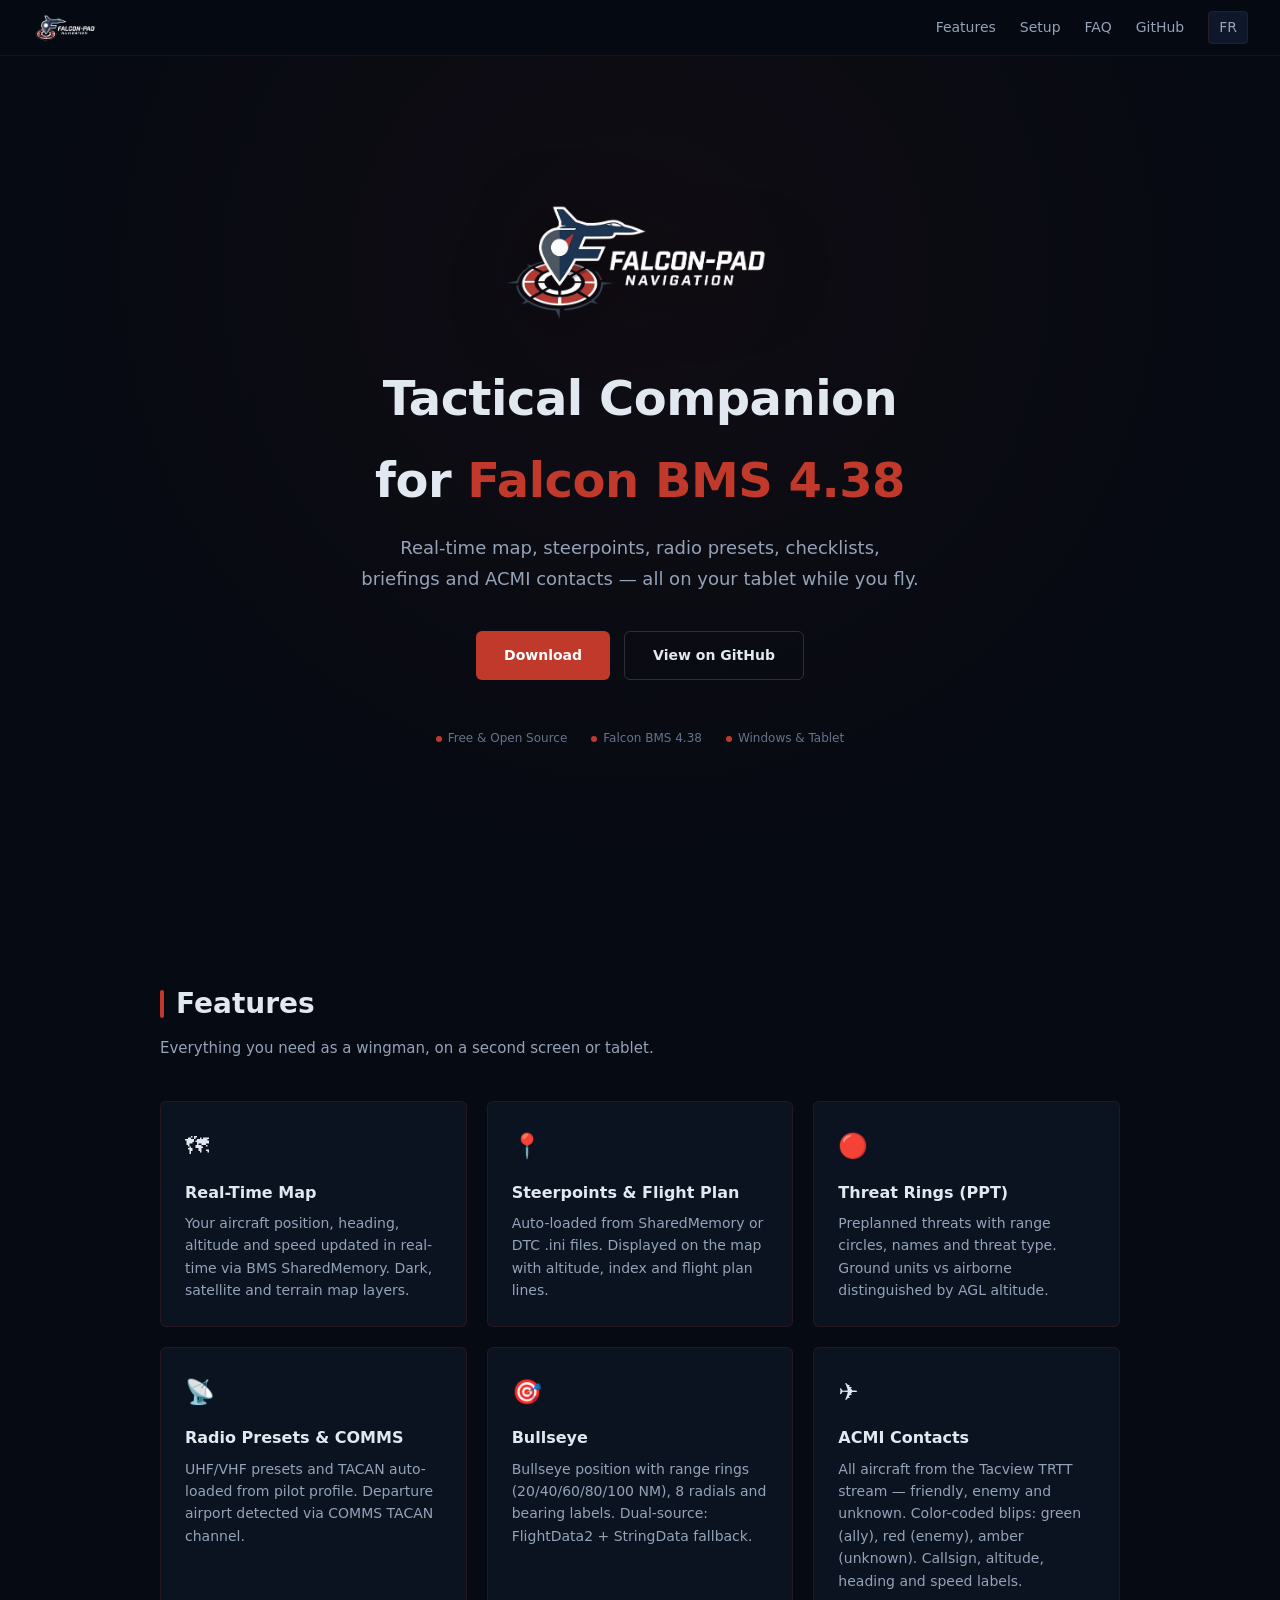
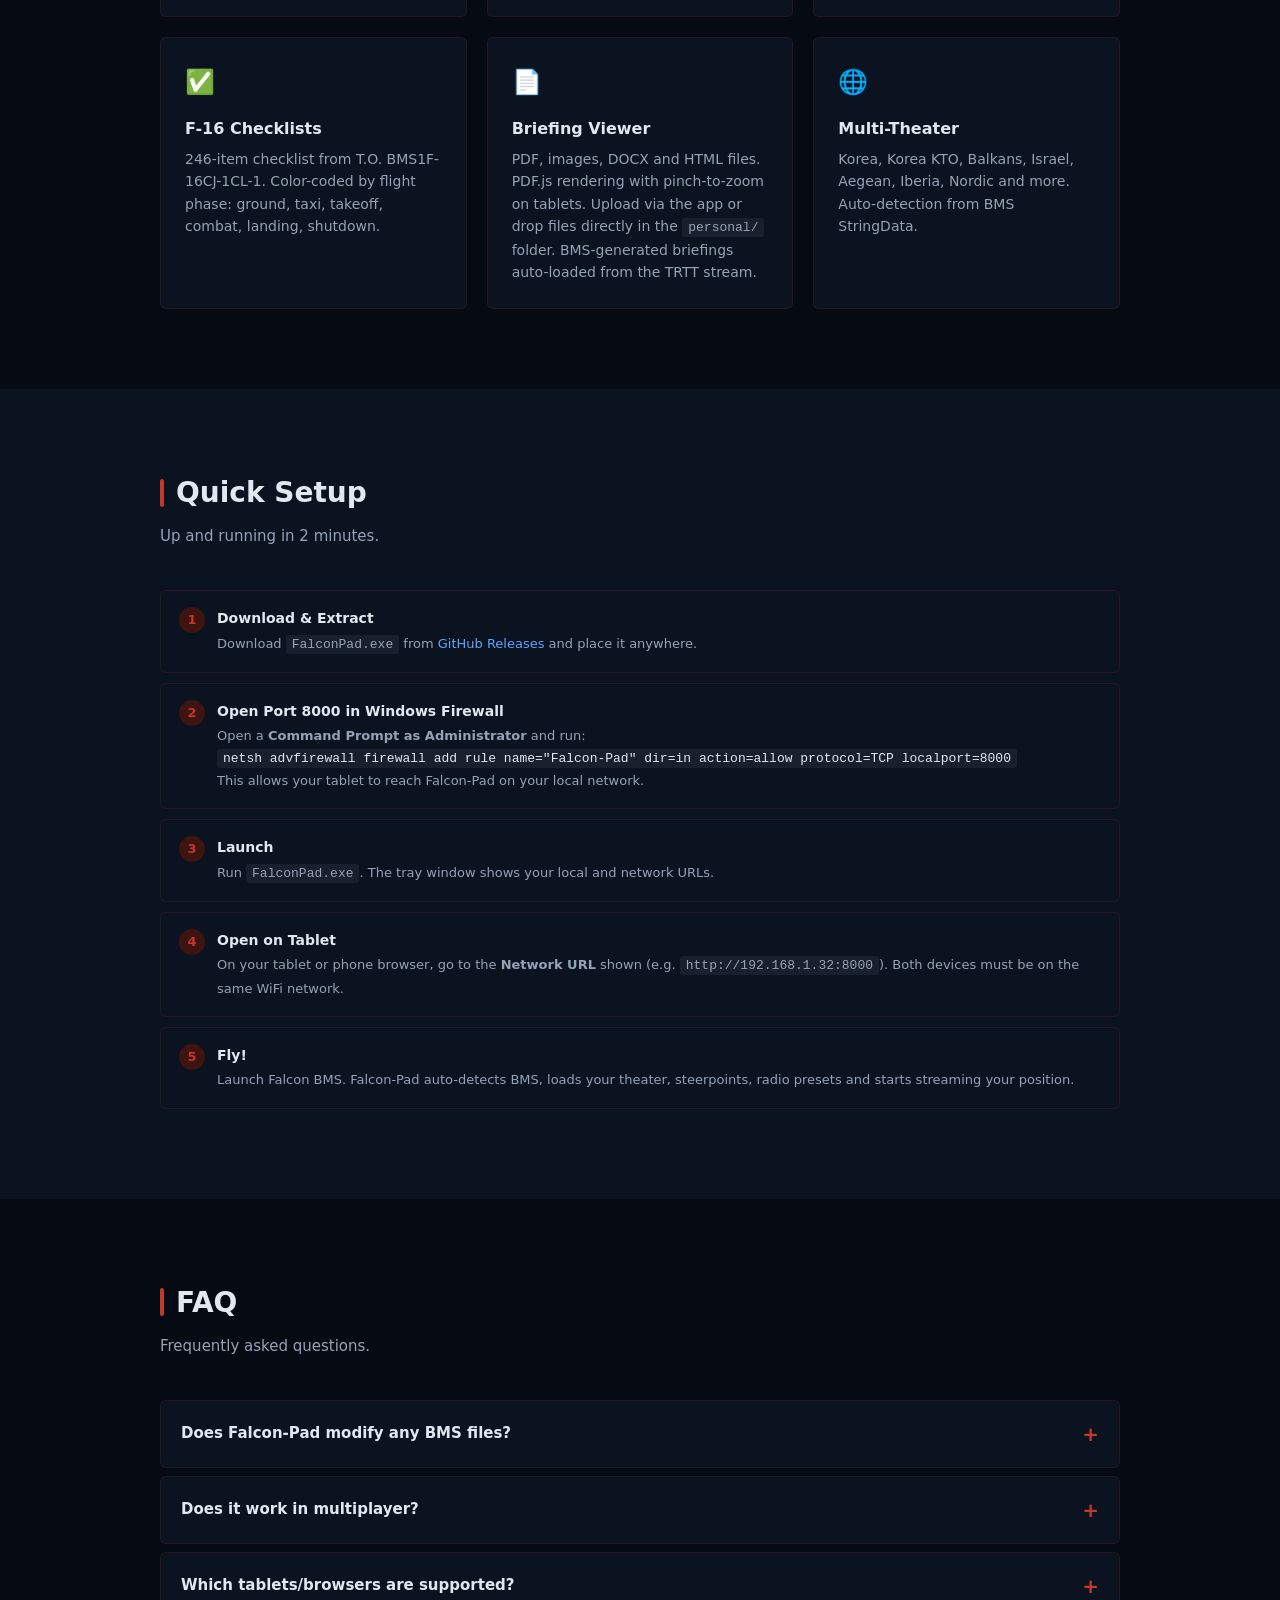
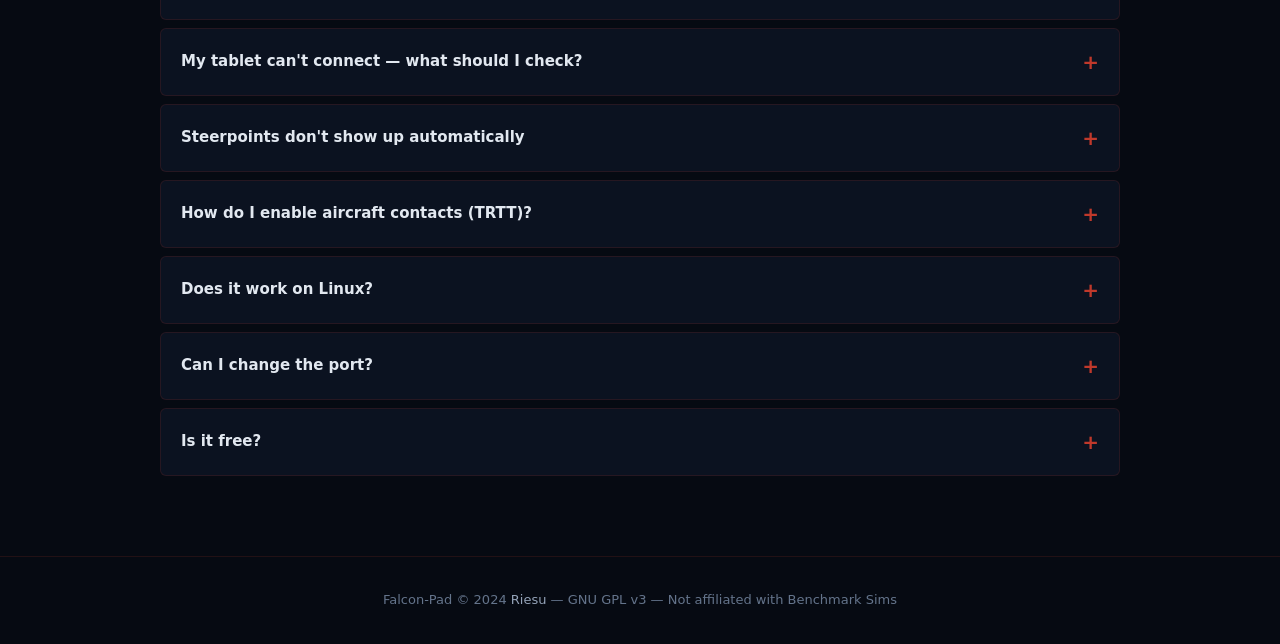
==== website/index.html @ 0d1cd1d6 "corrections" ====
<!DOCTYPE html>
<html lang="en">
<head>
  <meta charset="UTF-8">
  <meta name="viewport" content="width=device-width,initial-scale=1">
  <meta name="description" content="Falcon-Pad — Real-time tactical companion for Falcon BMS 4.38. Map, steerpoints, radio presets, checklists and more on your tablet.">
  <title>Falcon-Pad — Tactical Companion for Falcon BMS</title>
  <link rel="stylesheet" href="css/style.css">
  <link rel="icon" href="../frontend/images/favicon.ico">
</head>
<body>

<!-- NAV -->
<nav>
  <div class="nav-logo">
    <img src="../frontend/images/logo.png" alt="Falcon-Pad">
  </div>
  <div class="nav-links">
    <a href="#features">Features</a>
    <a href="#setup">Setup</a>
    <a href="#faq">FAQ</a>
    <a href="https://github.com/riesu/falcon-pad" target="_blank">GitHub</a>
    <a href="fr.html" class="nav-lang">FR</a>
  </div>
</nav>

<!-- HERO -->
<section class="hero">
  <img src="../frontend/images/logo.png" alt="Falcon-Pad" class="hero-logo">
  <h1>Tactical Companion<br>for <span>Falcon BMS 4.38</span></h1>
  <p>Real-time map, steerpoints, radio presets, checklists, briefings and ACMI contacts — all on your tablet while you fly.</p>
  <div class="hero-btns">
    <a href="https://github.com/riesu/falcon-pad/releases" class="btn btn-primary">Download</a>
    <a href="https://github.com/riesu/falcon-pad" class="btn btn-secondary">View on GitHub</a>
  </div>
  <div class="hero-tag">
    <span>Free &amp; Open Source</span>
    <span>Falcon BMS 4.38</span>
    <span>Windows &amp; Tablet</span>
  </div>
</section>

<!-- FEATURES -->
<section id="features">
  <div class="container">
    <div class="section-title">Features</div>
    <p class="section-sub">Everything you need as a wingman, on a second screen or tablet.</p>
    <div class="features">
      <div class="feature">
        <div class="feature-icon">&#x1f5fa;</div>
        <h3>Real-Time Map</h3>
        <p>Your aircraft position, heading, altitude and speed updated in real-time via BMS SharedMemory. Dark, satellite and terrain map layers.</p>
      </div>
      <div class="feature">
        <div class="feature-icon">&#x1f4cd;</div>
        <h3>Steerpoints &amp; Flight Plan</h3>
        <p>Auto-loaded from SharedMemory or DTC .ini files. Displayed on the map with altitude, index and flight plan lines.</p>
      </div>
      <div class="feature">
        <div class="feature-icon">&#x1f534;</div>
        <h3>Threat Rings (PPT)</h3>
        <p>Preplanned threats with range circles, names and threat type. Ground units vs airborne distinguished by AGL altitude.</p>
      </div>
      <div class="feature">
        <div class="feature-icon">&#x1f4e1;</div>
        <h3>Radio Presets &amp; COMMS</h3>
        <p>UHF/VHF presets and TACAN auto-loaded from pilot profile. Departure airport detected via COMMS TACAN channel.</p>
      </div>
      <div class="feature">
        <div class="feature-icon">&#x1f3af;</div>
        <h3>Bullseye</h3>
        <p>Bullseye position with range rings (20/40/60/80/100 NM), 8 radials and bearing labels. Dual-source: FlightData2 + StringData fallback.</p>
      </div>
      <div class="feature">
        <div class="feature-icon">&#x2708;</div>
        <h3>ACMI Contacts</h3>
        <p>All aircraft from the Tacview TRTT stream — friendly, enemy and unknown. Color-coded blips: green (ally), red (enemy), amber (unknown). Callsign, altitude, heading and speed labels.</p>
      </div>
      <div class="feature">
        <div class="feature-icon">&#x2705;</div>
        <h3>F-16 Checklists</h3>
        <p>246-item checklist from T.O. BMS1F-16CJ-1CL-1. Color-coded by flight phase: ground, taxi, takeoff, combat, landing, shutdown.</p>
      </div>
      <div class="feature">
        <div class="feature-icon">&#x1f4c4;</div>
        <h3>Briefing Viewer</h3>
        <p>PDF, images, DOCX and HTML files. PDF.js rendering with pinch-to-zoom on tablets. Upload via the app or drop files directly in the <code>personal/</code> folder. BMS-generated briefings auto-loaded from the TRTT stream.</p>
      </div>
      <div class="feature">
        <div class="feature-icon">&#x1f310;</div>
        <h3>Multi-Theater</h3>
        <p>Korea, Korea KTO, Balkans, Israel, Aegean, Iberia, Nordic and more. Auto-detection from BMS StringData.</p>
      </div>
    </div>
  </div>
</section>

<!-- SETUP -->
<section id="setup" style="background:var(--bg2)">
  <div class="container">
    <div class="section-title">Quick Setup</div>
    <p class="section-sub">Up and running in 2 minutes.</p>
    <div class="setup-steps">
      <div class="step">
        <h4>Download &amp; Extract</h4>
        <p>Download <code>FalconPad.exe</code> from <a href="https://github.com/riesu/falcon-pad/releases">GitHub Releases</a> and place it anywhere.</p>
      </div>
      <div class="step">
        <h4>Open Port 8000 in Windows Firewall</h4>
        <p>Open a <strong>Command Prompt as Administrator</strong> and run:</p>
        <pre><code>netsh advfirewall firewall add rule name="Falcon-Pad" dir=in action=allow protocol=TCP localport=8000</code></pre>
        <p>This allows your tablet to reach Falcon-Pad on your local network.</p>
      </div>
      <div class="step">
        <h4>Launch</h4>
        <p>Run <code>FalconPad.exe</code>. The tray window shows your local and network URLs.</p>
      </div>
      <div class="step">
        <h4>Open on Tablet</h4>
        <p>On your tablet or phone browser, go to the <strong>Network URL</strong> shown (e.g. <code>http://192.168.1.32:8000</code>). Both devices must be on the same WiFi network.</p>
      </div>
      <div class="step">
        <h4>Fly!</h4>
        <p>Launch Falcon BMS. Falcon-Pad auto-detects BMS, loads your theater, steerpoints, radio presets and starts streaming your position.</p>
      </div>
    </div>
  </div>
</section>

<!-- FAQ -->
<section id="faq">
  <div class="container">
    <div class="section-title">FAQ</div>
    <p class="section-sub">Frequently asked questions.</p>
    <div class="faq-list">
      <div class="faq-item">
        <div class="faq-q">Does Falcon-Pad modify any BMS files?</div>
        <div class="faq-a">No. Falcon-Pad is read-only. It reads BMS SharedMemory and DTC .ini files but never writes to them. Your BMS installation is untouched.</div>
      </div>
      <div class="faq-item">
        <div class="faq-q">Does it work in multiplayer?</div>
        <div class="faq-a">Yes. Falcon-Pad works in both single-player and multiplayer. ACMI contacts show all aircraft visible in the TRTT stream — friendly, enemy and unknown. The stream content is controlled entirely by BMS's deaggregation state, not a fixed range filter.</div>
      </div>
      <div class="faq-item">
        <div class="faq-q">Which tablets/browsers are supported?</div>
        <div class="faq-a">Any device with a modern browser: iPad, Android tablets, phones, or a second PC monitor. Chrome, Safari, Firefox and Edge are all supported. PDF viewing uses PDF.js for full tablet compatibility.</div>
      </div>
      <div class="faq-item">
        <div class="faq-q">My tablet can't connect — what should I check?</div>
        <div class="faq-a">Make sure both your PC and tablet are on the same WiFi network. Open an Administrator Command Prompt and run:<br><br>
        <code>netsh advfirewall firewall add rule name="Falcon-Pad" dir=in action=allow protocol=TCP localport=8000</code><br><br>
        If you changed the port in Settings, replace <code>8000</code> with your port. Also try disabling VPN if active.</div>
      </div>
      <div class="faq-item">
        <div class="faq-q">Steerpoints don't show up automatically</div>
        <div class="faq-a">Falcon-Pad reads steerpoints from BMS SharedMemory when you're in 3D. If BMS is not running, it falls back to scanning your DTC .ini files from the BMS User/Config directory. You can also manually upload a .ini file via the upload button.</div>
      </div>
      <div class="faq-item">
        <div class="faq-q">How do I enable aircraft contacts (TRTT)?</div>
        <div class="faq-a">Add these two lines to your BMS <code>User/Config/Falcon BMS User.cfg</code>:<br><br>
        <code>set g_bTacviewRealTime 1</code><br><br>
        Falcon-Pad connects automatically to port 42674 on startup.</div>
      </div>
      <div class="faq-item">
        <div class="faq-q">Does it work on Linux?</div>
        <div class="faq-a">BMS runs under WINE/Proton on Linux. FalconPad.exe can also run under WINE alongside BMS since it uses the same Windows SharedMemory APIs.</div>
      </div>
      <div class="faq-item">
        <div class="faq-q">Can I change the port?</div>
        <div class="faq-a">Yes. Click the Settings gear icon in the web interface and change the Listen Port. A restart of Falcon-Pad is required for the new port to take effect.</div>
      </div>
      <div class="faq-item">
        <div class="faq-q">Is it free?</div>
        <div class="faq-a">Yes, Falcon-Pad is free and open source under the GNU GPL v3 license. Contributions are welcome on GitHub.</div>
      </div>
    </div>
  </div>
</section>

<!-- FOOTER -->
<footer>
  <p>Falcon-Pad &copy; 2024 <a href="https://www.falcon-charts.com">Riesu</a> &mdash; GNU GPL v3 &mdash; Not affiliated with Benchmark Sims</p>
</footer>

<script>
document.querySelectorAll('.faq-q').forEach(q=>{
  q.addEventListener('click',()=>q.parentElement.classList.toggle('open'));
});
</script>
</body>
</html>
---- website/css/style.css ----
/* ═══════════════════════════════════════════════════════════════
   Falcon-Pad Website — Theme: navy / red / white
   ═══════════════════════════════════════════════════════════════ */

*{margin:0;padding:0;box-sizing:border-box}
:root{
  --bg:#060a12;
  --bg2:#0b1220;
  --bg3:#0f172a;
  --accent:#c0392b;
  --accent-dim:#3d1410;
  --blue:#60a5fa;
  --txt:#e2e8f0;
  --txt-dim:#94a3b8;
  --txt-muted:#64748b;
  --border:rgba(192,57,43,.15);
  --radius:6px;
}
html{scroll-behavior:smooth}
body{
  font-family:'Segoe UI',system-ui,-apple-system,sans-serif;
  background:var(--bg);color:var(--txt);line-height:1.7;
  -webkit-font-smoothing:antialiased;
}
a{color:var(--blue);text-decoration:none;transition:color .2s}
a:hover{color:#93c5fd}

/* ── NAV ───────────────────────────────────────── */
nav{
  position:fixed;top:0;left:0;right:0;z-index:100;
  background:rgba(6,10,18,.92);backdrop-filter:blur(20px);
  border-bottom:1px solid var(--border);
  padding:0 32px;height:56px;
  display:flex;align-items:center;justify-content:space-between;
}
.nav-logo{display:flex;align-items:center;gap:10px;font-weight:700;font-size:16px;color:var(--txt)}
.nav-logo img{height:32px}
.nav-links{display:flex;gap:24px;align-items:center}
.nav-links a{color:var(--txt-dim);font-size:14px;font-weight:500;transition:color .2s}
.nav-links a:hover{color:var(--txt)}
.nav-lang{
  background:var(--bg3);border:1px solid var(--border);border-radius:4px;
  padding:4px 10px;font-size:12px;color:var(--txt-dim);cursor:pointer;
  text-decoration:none;transition:all .2s;
}
.nav-lang:hover{border-color:var(--accent);color:var(--txt)}

/* ── HERO ──────────────────────────────────────── */
.hero{
  min-height:100vh;display:flex;flex-direction:column;
  align-items:center;justify-content:center;text-align:center;
  padding:120px 24px 80px;
  background:radial-gradient(ellipse at 50% 30%,rgba(192,57,43,.06) 0%,transparent 70%);
}
.hero-logo{width:280px;margin-bottom:32px;filter:drop-shadow(0 8px 32px rgba(0,0,0,.5))}
.hero h1{font-size:clamp(28px,5vw,48px);font-weight:800;letter-spacing:-.5px;margin-bottom:12px}
.hero h1 span{color:var(--accent)}
.hero p{font-size:18px;color:var(--txt-dim);max-width:560px;margin-bottom:36px}
.hero-btns{display:flex;gap:14px;flex-wrap:wrap;justify-content:center}
.btn{
  display:inline-flex;align-items:center;gap:8px;
  padding:12px 28px;border-radius:var(--radius);font-weight:600;
  font-size:14px;transition:all .2s;cursor:pointer;border:none;
}
.btn-primary{background:var(--accent);color:#fff}
.btn-primary:hover{background:#e74c3c;color:#fff;transform:translateY(-1px);box-shadow:0 4px 20px rgba(192,57,43,.4)}
.btn-secondary{background:transparent;color:var(--txt);border:1px solid rgba(255,255,255,.15)}
.btn-secondary:hover{border-color:var(--txt-dim);background:rgba(255,255,255,.03)}
.hero-tag{
  margin-top:48px;font-size:12px;color:var(--txt-muted);
  display:flex;gap:24px;flex-wrap:wrap;justify-content:center;
}
.hero-tag span{display:flex;align-items:center;gap:6px}
.hero-tag span::before{content:'';width:6px;height:6px;border-radius:50%;background:var(--accent)}

/* ── SECTIONS ──────────────────────────────────── */
section{padding:80px 24px}
.container{max-width:960px;margin:0 auto}
.section-title{
  font-size:28px;font-weight:700;margin-bottom:8px;
  display:flex;align-items:center;gap:12px;
}
.section-title::before{content:'';width:4px;height:28px;background:var(--accent);border-radius:2px}
.section-sub{color:var(--txt-dim);margin-bottom:40px;font-size:15px}

/* ── FEATURES ──────────────────────────────────── */
.features{display:grid;grid-template-columns:repeat(auto-fit,minmax(280px,1fr));gap:20px}
.feature{
  background:var(--bg2);border:1px solid var(--border);border-radius:var(--radius);
  padding:24px;transition:border-color .2s,transform .2s;
}
.feature:hover{border-color:rgba(192,57,43,.3);transform:translateY(-2px)}
.feature-icon{font-size:24px;margin-bottom:12px}
.feature h3{font-size:16px;font-weight:600;margin-bottom:6px}
.feature p{font-size:14px;color:var(--txt-dim);line-height:1.6}

/* ── SCREENSHOTS ───────────────────────────────── */
.screenshots{display:flex;gap:16px;overflow-x:auto;padding-bottom:16px}
.screenshots img{
  border-radius:var(--radius);border:1px solid var(--border);
  height:300px;object-fit:cover;flex-shrink:0;
}

/* ── FAQ ───────────────────────────────────────── */
.faq-list{display:flex;flex-direction:column;gap:8px}
.faq-item{
  background:var(--bg2);border:1px solid var(--border);border-radius:var(--radius);
  overflow:hidden;
}
.faq-q{
  padding:16px 20px;cursor:pointer;font-weight:600;font-size:15px;
  display:flex;justify-content:space-between;align-items:center;
  transition:background .2s;user-select:none;
}
.faq-q:hover{background:rgba(255,255,255,.02)}
.faq-q::after{content:'+';font-size:20px;color:var(--accent);transition:transform .2s}
.faq-item.open .faq-q::after{transform:rotate(45deg)}
.faq-a{
  max-height:0;overflow:hidden;transition:max-height .3s ease,padding .3s ease;
  padding:0 20px;color:var(--txt-dim);font-size:14px;line-height:1.7;
}
.faq-item.open .faq-a{max-height:300px;padding:0 20px 16px}

/* ── SETUP ─────────────────────────────────────── */
.setup-steps{counter-reset:step}
.step{
  position:relative;padding:16px 20px 16px 56px;
  background:var(--bg2);border:1px solid var(--border);border-radius:var(--radius);
  margin-bottom:10px;
}
.step::before{
  counter-increment:step;content:counter(step);
  position:absolute;left:18px;top:16px;
  width:26px;height:26px;border-radius:50%;
  background:var(--accent-dim);color:var(--accent);
  display:flex;align-items:center;justify-content:center;
  font-size:13px;font-weight:700;
}
.step h4{font-size:14px;font-weight:600;margin-bottom:2px}
.step p{font-size:13px;color:var(--txt-dim)}
code{
  background:rgba(255,255,255,.06);padding:2px 6px;border-radius:3px;
  font-family:Consolas,'Courier New',monospace;font-size:13px;
}

/* ── FOOTER ────────────────────────────────────── */
footer{
  border-top:1px solid var(--border);padding:32px 24px;
  text-align:center;color:var(--txt-muted);font-size:13px;
}
footer a{color:var(--txt-dim)}

/* ── RESPONSIVE ────────────────────────────────── */
@media(max-width:640px){
  nav{padding:0 16px}
  .nav-links{gap:14px}
  .hero{padding:100px 16px 60px}
  .hero-logo{width:200px}
  section{padding:60px 16px}
  .features{grid-template-columns:1fr}
}
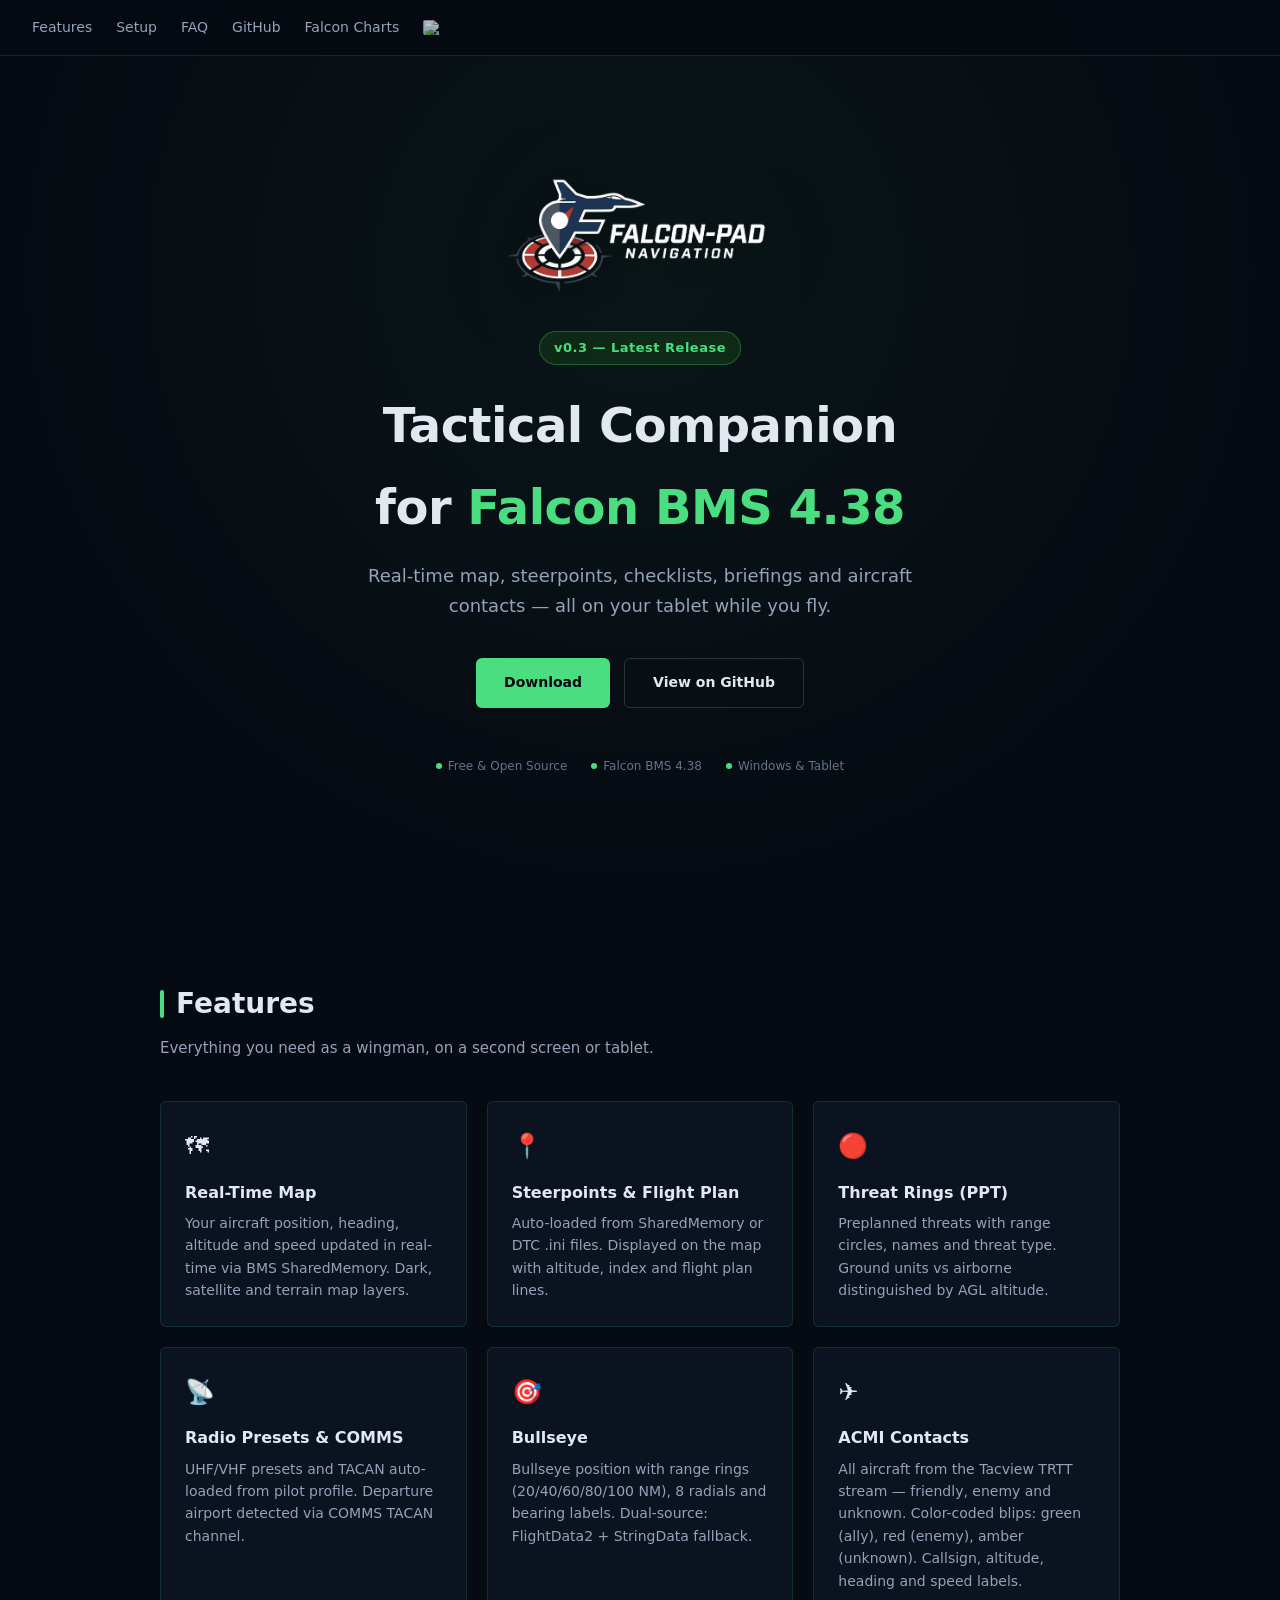
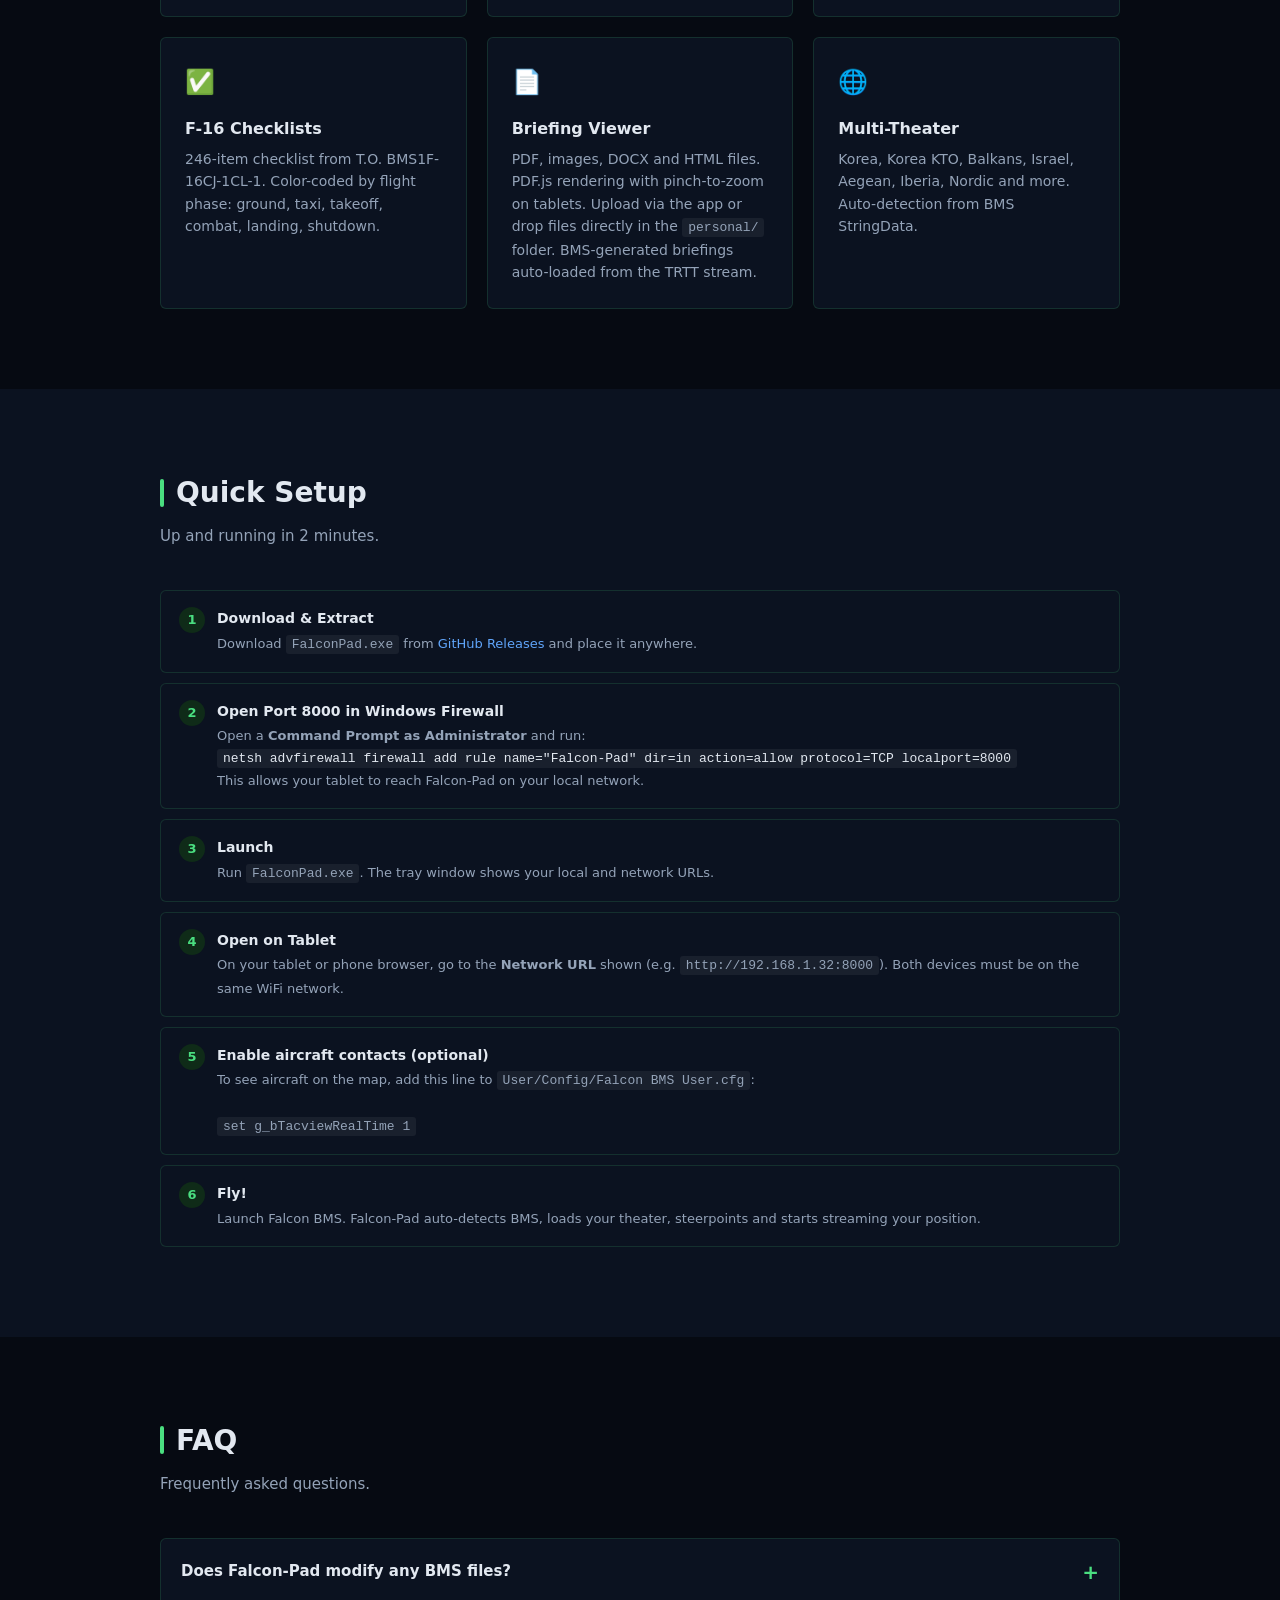
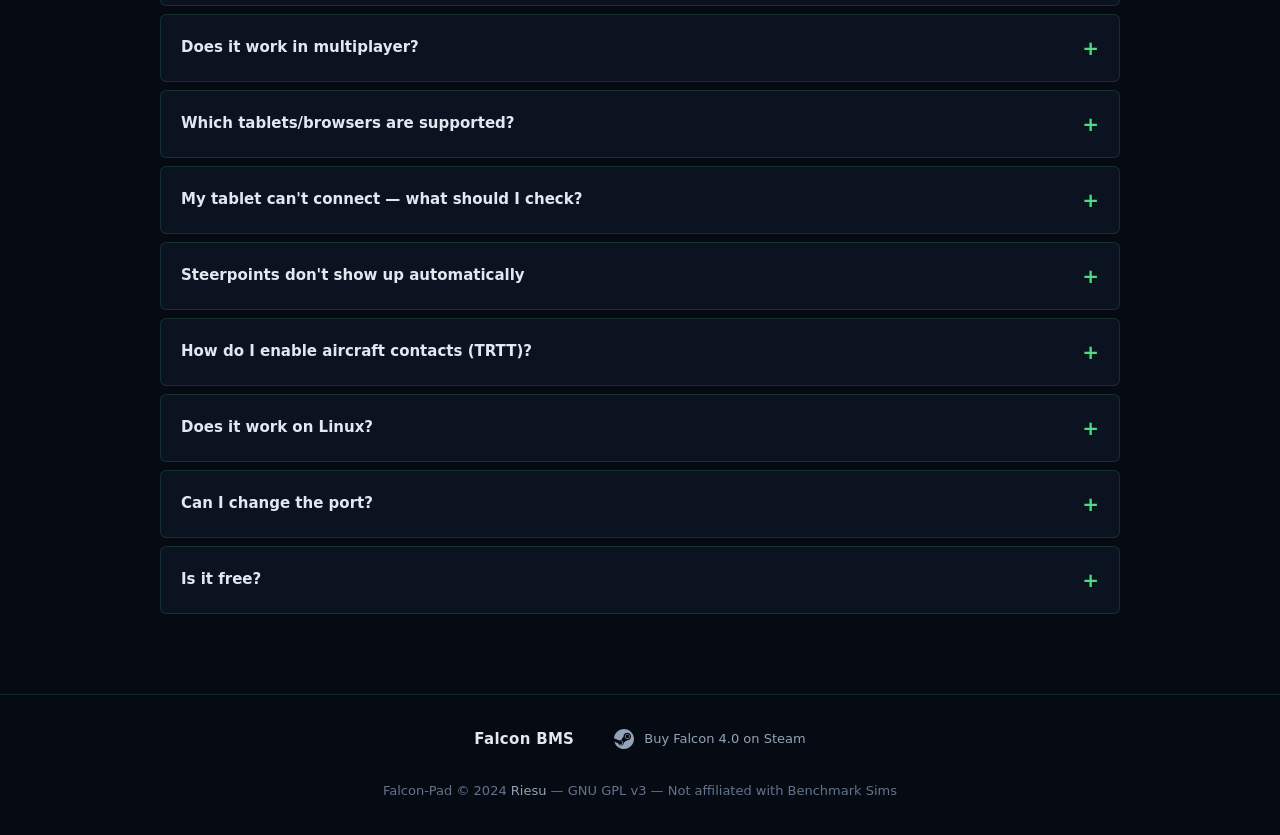
==== commit bb4fd993: "site" ====
--- a/website/index.html
+++ b/website/index.html
@@ -6,29 +6,28 @@
   <meta name="description" content="Falcon-Pad — Real-time tactical companion for Falcon BMS 4.38. Map, steerpoints, radio presets, checklists and more on your tablet.">
   <title>Falcon-Pad — Tactical Companion for Falcon BMS</title>
   <link rel="stylesheet" href="css/style.css">
-  <link rel="icon" href="../frontend/images/favicon.ico">
+  <link rel="icon" href="favicon.ico">
 </head>
 <body>
 
 <!-- NAV -->
 <nav>
-  <div class="nav-logo">
-    <img src="../frontend/images/logo.png" alt="Falcon-Pad">
-  </div>
   <div class="nav-links">
     <a href="#features">Features</a>
     <a href="#setup">Setup</a>
     <a href="#faq">FAQ</a>
     <a href="https://github.com/riesu/falcon-pad" target="_blank">GitHub</a>
-    <a href="fr.html" class="nav-lang">FR</a>
+    <a href="https://www.falcon-charts.com" target="_blank">Falcon Charts</a>
+    <a href="fr.html" class="nav-lang"><img src="https://flagcdn.com/20x15/fr.png" alt="FR" width="20" height="15"></a>
   </div>
 </nav>
 
 <!-- HERO -->
 <section class="hero">
-  <img src="../frontend/images/logo.png" alt="Falcon-Pad" class="hero-logo">
+  <img src="logo.png" alt="Falcon-Pad" class="hero-logo">
+  <div class="hero-version">v0.3 — Latest Release</div>
   <h1>Tactical Companion<br>for <span>Falcon BMS 4.38</span></h1>
-  <p>Real-time map, steerpoints, radio presets, checklists, briefings and ACMI contacts — all on your tablet while you fly.</p>
+  <p>Real-time map, steerpoints, checklists, briefings and aircraft contacts — all on your tablet while you fly.</p>
   <div class="hero-btns">
     <a href="https://github.com/riesu/falcon-pad/releases" class="btn btn-primary">Download</a>
     <a href="https://github.com/riesu/falcon-pad" class="btn btn-secondary">View on GitHub</a>
@@ -120,8 +119,13 @@
         <p>On your tablet or phone browser, go to the <strong>Network URL</strong> shown (e.g. <code>http://192.168.1.32:8000</code>). Both devices must be on the same WiFi network.</p>
       </div>
       <div class="step">
+        <h4>Enable aircraft contacts (optional)</h4>
+        <p>To see aircraft on the map, add this line to <code>User/Config/Falcon BMS User.cfg</code>:<br><br>
+        <code>set g_bTacviewRealTime 1</code></p>
+      </div>
+      <div class="step">
         <h4>Fly!</h4>
-        <p>Launch Falcon BMS. Falcon-Pad auto-detects BMS, loads your theater, steerpoints, radio presets and starts streaming your position.</p>
+        <p>Launch Falcon BMS. Falcon-Pad auto-detects BMS, loads your theater, steerpoints and starts streaming your position.</p>
       </div>
     </div>
   </div>
@@ -139,7 +143,7 @@
       </div>
       <div class="faq-item">
         <div class="faq-q">Does it work in multiplayer?</div>
-        <div class="faq-a">Yes. Falcon-Pad works in both single-player and multiplayer. ACMI contacts show all aircraft visible in the TRTT stream — friendly, enemy and unknown. The stream content is controlled entirely by BMS's deaggregation state, not a fixed range filter.</div>
+        <div class="faq-a">Yes. Falcon-Pad works in both single-player and multiplayer. Aircraft contacts show all aircraft visible in the TRTT stream — friendly, enemy and unknown.</div>
       </div>
       <div class="faq-item">
         <div class="faq-q">Which tablets/browsers are supported?</div>
@@ -147,7 +151,7 @@
       </div>
       <div class="faq-item">
         <div class="faq-q">My tablet can't connect — what should I check?</div>
-        <div class="faq-a">Make sure both your PC and tablet are on the same WiFi network. Open an Administrator Command Prompt and run:<br><br>
+        <div class="faq-a">Make sure both your PC and tablet are on the same network. Open an Administrator Command Prompt and run:<br><br>
         <code>netsh advfirewall firewall add rule name="Falcon-Pad" dir=in action=allow protocol=TCP localport=8000</code><br><br>
         If you changed the port in Settings, replace <code>8000</code> with your port. Also try disabling VPN if active.</div>
       </div>
@@ -157,7 +161,7 @@
       </div>
       <div class="faq-item">
         <div class="faq-q">How do I enable aircraft contacts (TRTT)?</div>
-        <div class="faq-a">Add these two lines to your BMS <code>User/Config/Falcon BMS User.cfg</code>:<br><br>
+        <div class="faq-a">Add this line to your BMS <code>User/Config/Falcon BMS User.cfg</code>:<br><br>
         <code>set g_bTacviewRealTime 1</code><br><br>
         Falcon-Pad connects automatically to port 42674 on startup.</div>
       </div>
@@ -179,6 +183,13 @@
 
 <!-- FOOTER -->
 <footer>
+  <div class="footer-partners">
+<a href="https://www.falcon-bms.com/" target="_blank" class="partner-link partner-text">Falcon BMS</a>
+    <a href="https://store.steampowered.com/app/429530/Falcon_40" target="_blank" class="partner-link partner-steam">
+      <svg width="20" height="20" viewBox="0 0 24 24" fill="currentColor"><path d="M11.979 0C5.678 0 .511 4.86.022 11.037l6.432 2.658c.545-.371 1.203-.59 1.912-.59.063 0 .125.004.188.006l2.861-4.142V8.91c0-2.495 2.028-4.524 4.524-4.524 2.494 0 4.524 2.031 4.524 4.527s-2.03 4.525-4.524 4.525h-.105l-4.076 2.911c0 .052.004.105.004.159 0 1.875-1.515 3.396-3.39 3.396-1.635 0-3.016-1.173-3.331-2.727L.436 15.27C1.862 20.307 6.486 24 11.979 24c6.627 0 11.999-5.373 11.999-12S18.605 0 11.979 0zM7.54 18.21l-1.473-.61c.262.543.714.999 1.314 1.25 1.297.539 2.793-.076 3.332-1.375.263-.63.264-1.319.005-1.949s-.75-1.121-1.377-1.383c-.624-.26-1.29-.249-1.878-.03l1.523.63c.956.4 1.409 1.492 1.009 2.447-.397.957-1.494 1.411-2.455 1.02zm11.415-9.303c0-1.662-1.353-3.015-3.015-3.015-1.665 0-3.015 1.353-3.015 3.015 0 1.665 1.35 3.015 3.015 3.015 1.663 0 3.015-1.35 3.015-3.015zm-5.273-.005c0-1.252 1.013-2.266 2.265-2.266 1.249 0 2.266 1.014 2.266 2.266 0 1.251-1.017 2.265-2.266 2.265-1.252 0-2.265-1.014-2.265-2.265z"/></svg>
+      <span>Buy Falcon 4.0 on Steam</span>
+    </a>
+  </div>
   <p>Falcon-Pad &copy; 2024 <a href="https://www.falcon-charts.com">Riesu</a> &mdash; GNU GPL v3 &mdash; Not affiliated with Benchmark Sims</p>
 </footer>
 
--- a/website/css/style.css
+++ b/website/css/style.css
@@ -1,5 +1,5 @@
 /* ═══════════════════════════════════════════════════════════════
-   Falcon-Pad Website — Theme: navy / red / white
+   Falcon-Pad Website — Theme: navy / green / white
    ═══════════════════════════════════════════════════════════════ */
 
 *{margin:0;padding:0;box-sizing:border-box}
@@ -7,13 +7,13 @@
   --bg:#060a12;
   --bg2:#0b1220;
   --bg3:#0f172a;
-  --accent:#c0392b;
-  --accent-dim:#3d1410;
+  --accent:#4ade80;
+  --accent-dim:#0f2b18;
   --blue:#60a5fa;
   --txt:#e2e8f0;
   --txt-dim:#94a3b8;
   --txt-muted:#64748b;
-  --border:rgba(192,57,43,.15);
+  --border:rgba(74,222,128,.15);
   --radius:6px;
 }
 html{scroll-behavior:smooth}
@@ -34,23 +34,20 @@
   display:flex;align-items:center;justify-content:space-between;
 }
 .nav-logo{display:flex;align-items:center;gap:10px;font-weight:700;font-size:16px;color:var(--txt)}
-.nav-logo img{height:32px}
+.nav-logo img{height:44px}
 .nav-links{display:flex;gap:24px;align-items:center}
 .nav-links a{color:var(--txt-dim);font-size:14px;font-weight:500;transition:color .2s}
 .nav-links a:hover{color:var(--txt)}
-.nav-lang{
-  background:var(--bg3);border:1px solid var(--border);border-radius:4px;
-  padding:4px 10px;font-size:12px;color:var(--txt-dim);cursor:pointer;
-  text-decoration:none;transition:all .2s;
-}
-.nav-lang:hover{border-color:var(--accent);color:var(--txt)}
+.nav-lang{text-decoration:none;transition:opacity .2s;opacity:.75;line-height:0}
+.nav-lang:hover{opacity:1}
+.nav-lang img{border-radius:2px;display:block}
 
 /* ── HERO ──────────────────────────────────────── */
 .hero{
   min-height:100vh;display:flex;flex-direction:column;
   align-items:center;justify-content:center;text-align:center;
   padding:120px 24px 80px;
-  background:radial-gradient(ellipse at 50% 30%,rgba(192,57,43,.06) 0%,transparent 70%);
+  background:radial-gradient(ellipse at 50% 30%,rgba(74,222,128,.06) 0%,transparent 70%);
 }
 .hero-logo{width:280px;margin-bottom:32px;filter:drop-shadow(0 8px 32px rgba(0,0,0,.5))}
 .hero h1{font-size:clamp(28px,5vw,48px);font-weight:800;letter-spacing:-.5px;margin-bottom:12px}
@@ -62,8 +59,8 @@
   padding:12px 28px;border-radius:var(--radius);font-weight:600;
   font-size:14px;transition:all .2s;cursor:pointer;border:none;
 }
-.btn-primary{background:var(--accent);color:#fff}
-.btn-primary:hover{background:#e74c3c;color:#fff;transform:translateY(-1px);box-shadow:0 4px 20px rgba(192,57,43,.4)}
+.btn-primary{background:var(--accent);color:#060a12}
+.btn-primary:hover{background:#86efac;color:#060a12;transform:translateY(-1px);box-shadow:0 4px 20px rgba(74,222,128,.4)}
 .btn-secondary{background:transparent;color:var(--txt);border:1px solid rgba(255,255,255,.15)}
 .btn-secondary:hover{border-color:var(--txt-dim);background:rgba(255,255,255,.03)}
 .hero-tag{
@@ -72,6 +69,12 @@
 }
 .hero-tag span{display:flex;align-items:center;gap:6px}
 .hero-tag span::before{content:'';width:6px;height:6px;border-radius:50%;background:var(--accent)}
+.hero-version{
+  display:inline-flex;align-items:center;gap:8px;
+  background:var(--accent-dim);border:1px solid rgba(74,222,128,.3);
+  color:var(--accent);font-size:13px;font-weight:600;letter-spacing:.5px;
+  padding:5px 14px;border-radius:20px;margin-bottom:20px;
+}
 
 /* ── SECTIONS ──────────────────────────────────── */
 section{padding:80px 24px}
@@ -89,7 +92,7 @@
   background:var(--bg2);border:1px solid var(--border);border-radius:var(--radius);
   padding:24px;transition:border-color .2s,transform .2s;
 }
-.feature:hover{border-color:rgba(192,57,43,.3);transform:translateY(-2px)}
+.feature:hover{border-color:rgba(74,222,128,.3);transform:translateY(-2px)}
 .feature-icon{font-size:24px;margin-bottom:12px}
 .feature h3{font-size:16px;font-weight:600;margin-bottom:6px}
 .feature p{font-size:14px;color:var(--txt-dim);line-height:1.6}
@@ -149,6 +152,26 @@
   text-align:center;color:var(--txt-muted);font-size:13px;
 }
 footer a{color:var(--txt-dim)}
+.footer-partners{
+  display:flex;align-items:center;justify-content:center;
+  gap:40px;margin-bottom:28px;flex-wrap:wrap;
+}
+.partner-link{
+  display:inline-flex;align-items:center;gap:10px;
+  color:var(--txt);font-size:13px;font-weight:500;text-decoration:none;
+}
+.partner-link:hover{color:#fff}
+.partner-logo{display:block}
+.partner-fc{
+  height:100px;
+  mix-blend-mode:screen;
+}
+.partner-bms{
+  height:44px;
+  filter:brightness(1.1);
+}
+.partner-steam{color:var(--txt-dim)}
+.partner-text{font-size:15px;font-weight:600;letter-spacing:.3px}
 
 /* ── RESPONSIVE ────────────────────────────────── */
 @media(max-width:640px){
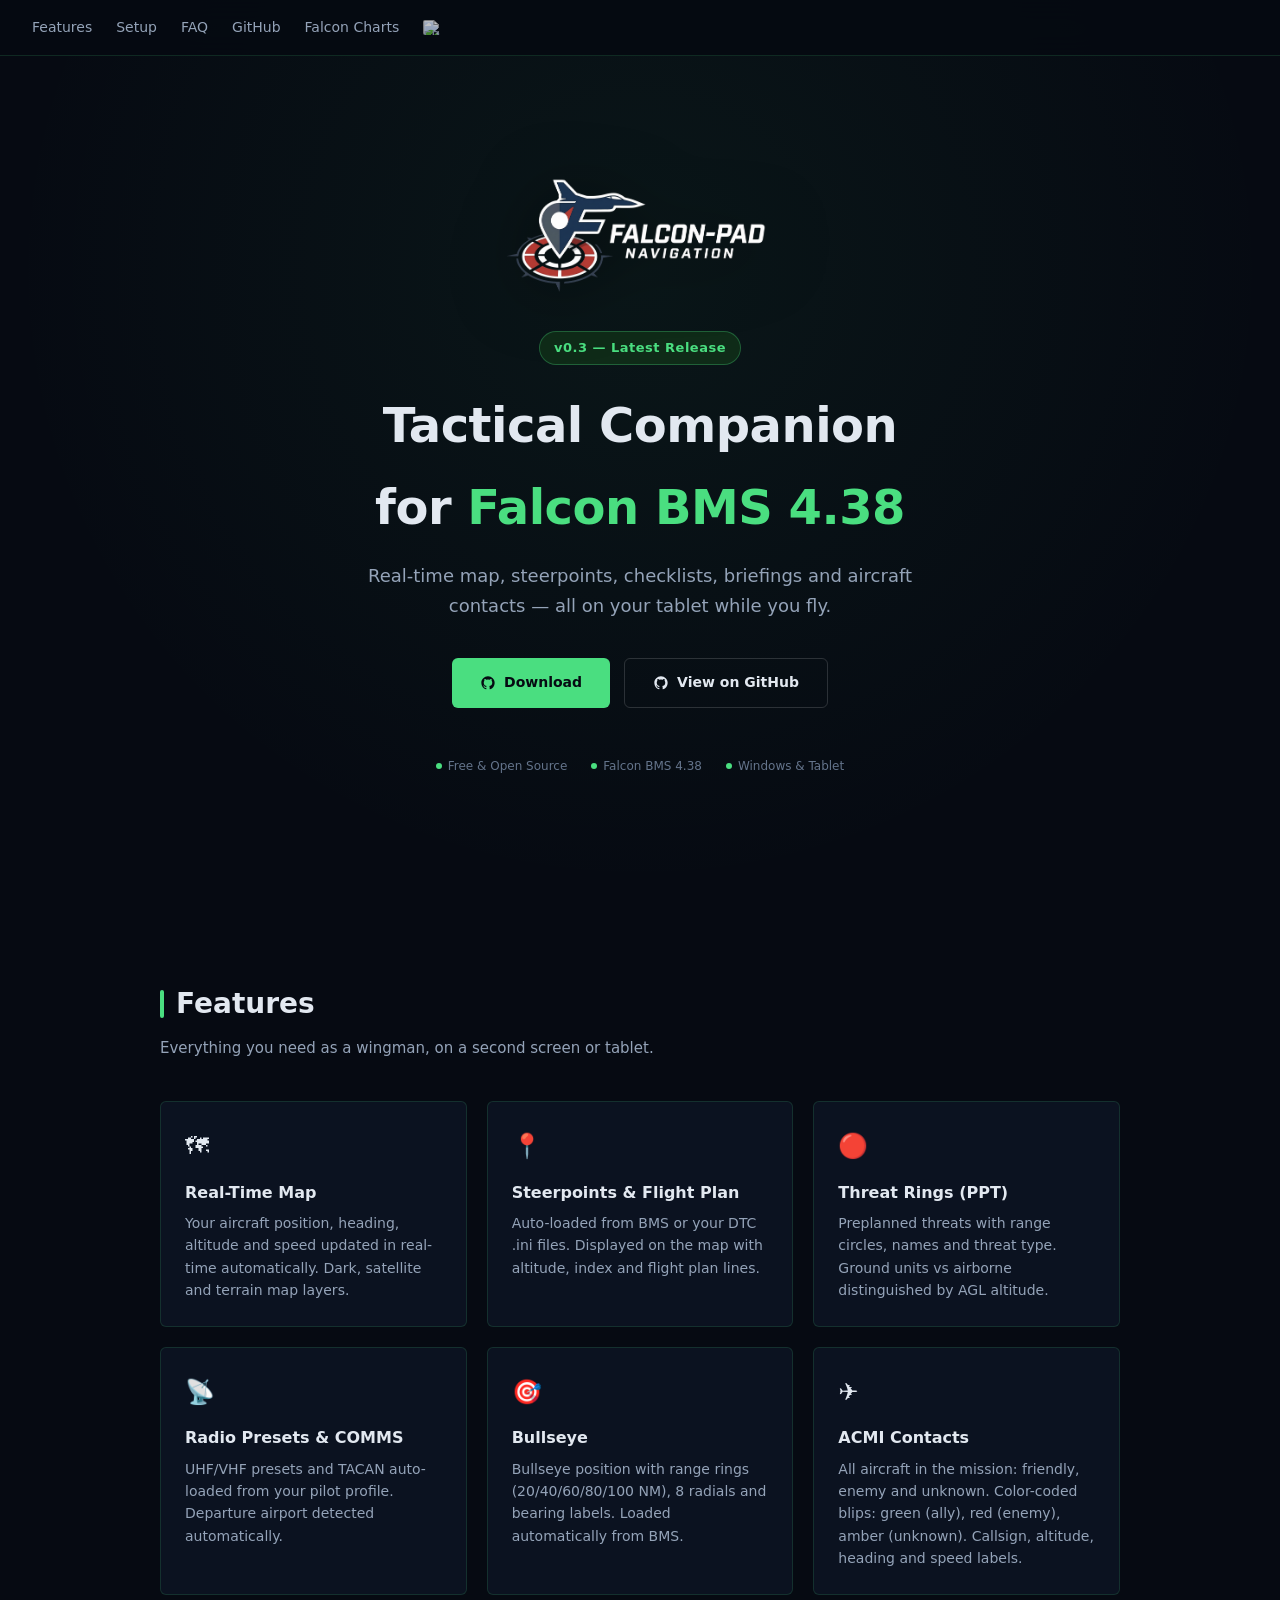
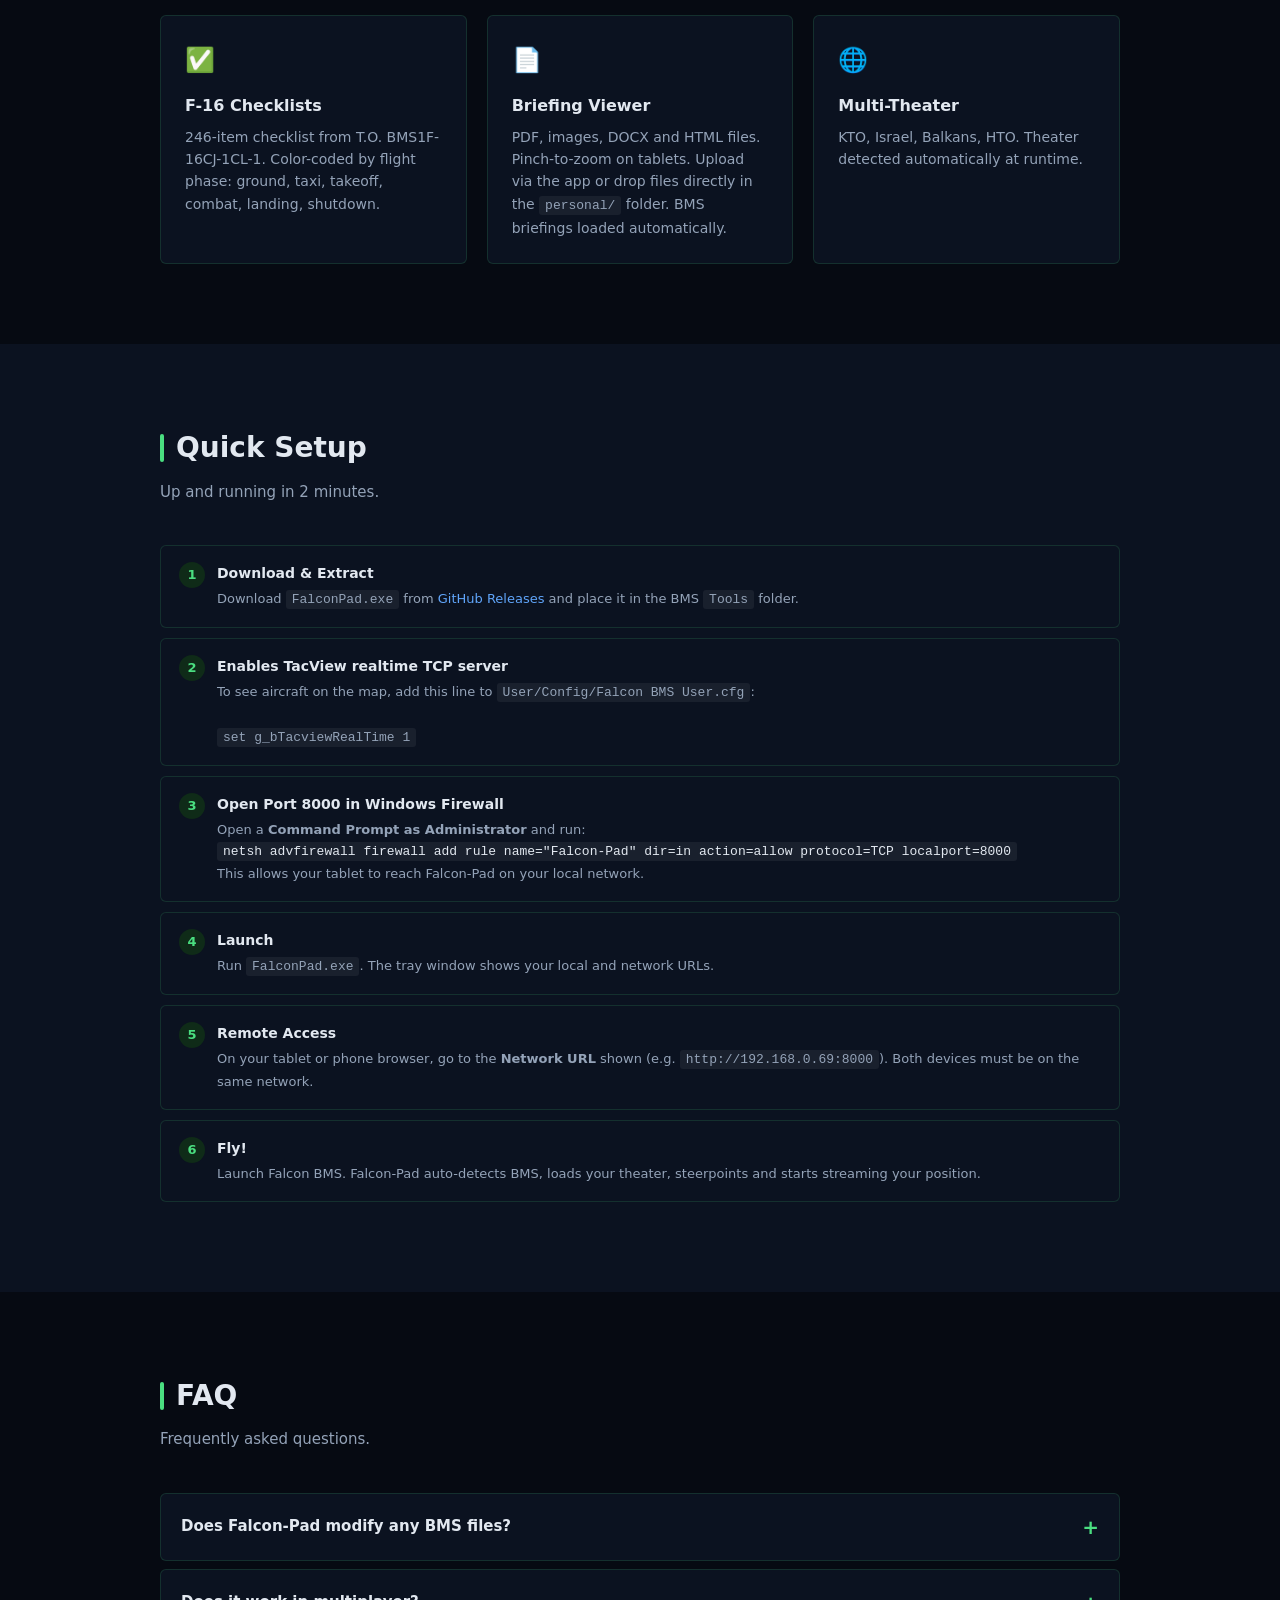
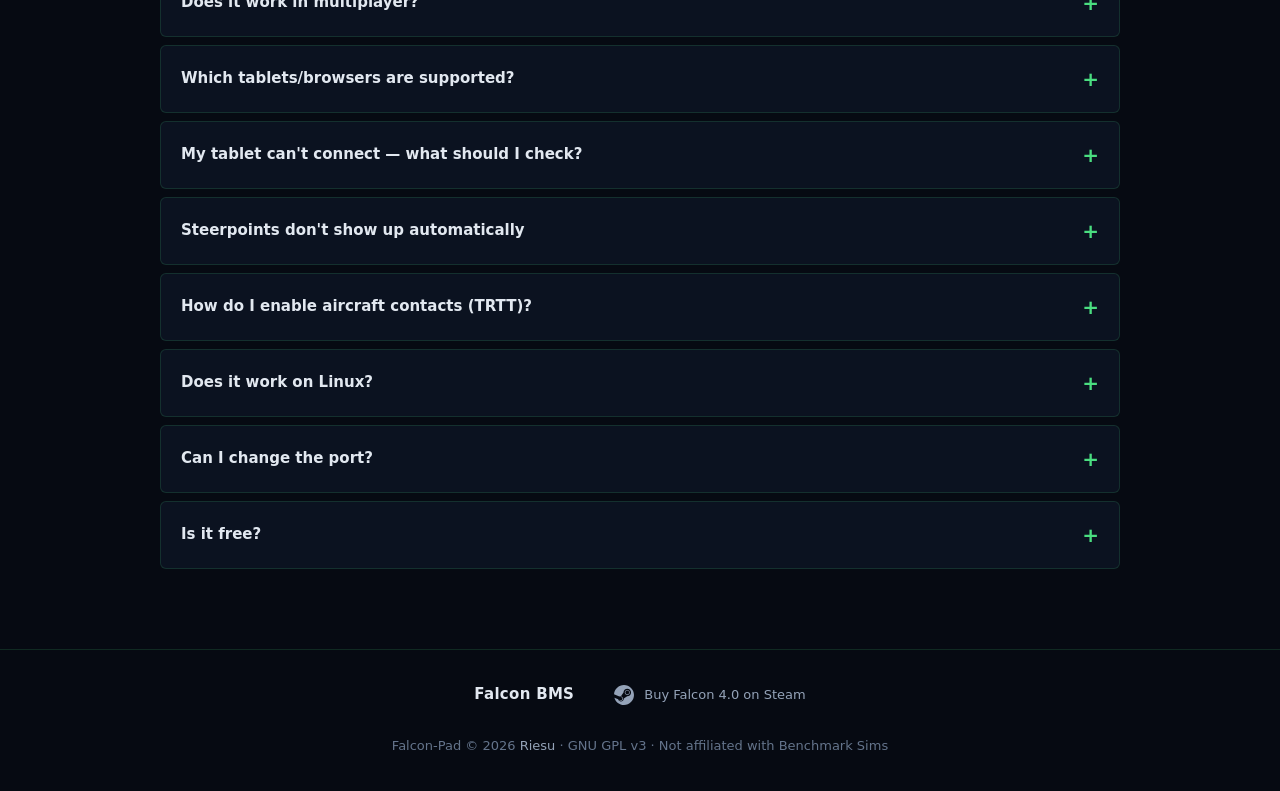
==== commit c94b0a36: "site" ====
--- a/website/index.html
+++ b/website/index.html
@@ -29,8 +29,14 @@
   <h1>Tactical Companion<br>for <span>Falcon BMS 4.38</span></h1>
   <p>Real-time map, steerpoints, checklists, briefings and aircraft contacts — all on your tablet while you fly.</p>
   <div class="hero-btns">
-    <a href="https://github.com/riesu/falcon-pad/releases" class="btn btn-primary">Download</a>
-    <a href="https://github.com/riesu/falcon-pad" class="btn btn-secondary">View on GitHub</a>
+    <a href="https://github.com/riesu/falcon-pad/releases/latest/download/FalconPad.exe" class="btn btn-primary">
+      <svg width="16" height="16" viewBox="0 0 24 24" fill="currentColor"><path d="M12 2C6.477 2 2 6.477 2 12c0 4.418 2.865 8.166 6.839 9.489.5.092.682-.217.682-.482 0-.237-.009-.868-.013-1.703-2.782.604-3.369-1.342-3.369-1.342-.454-1.155-1.11-1.462-1.11-1.462-.908-.62.069-.608.069-.608 1.003.07 1.531 1.03 1.531 1.03.892 1.529 2.341 1.087 2.91.832.092-.647.35-1.088.636-1.338-2.22-.253-4.555-1.11-4.555-4.943 0-1.091.39-1.984 1.029-2.683-.103-.253-.446-1.27.098-2.647 0 0 .84-.269 2.75 1.025A9.578 9.578 0 0 1 12 6.836a9.59 9.59 0 0 1 2.504.337c1.909-1.294 2.747-1.025 2.747-1.025.546 1.377.203 2.394.1 2.647.64.699 1.028 1.592 1.028 2.683 0 3.842-2.339 4.687-4.566 4.935.359.309.678.919.678 1.852 0 1.336-.012 2.415-.012 2.741 0 .267.18.578.688.48C19.138 20.163 22 16.418 22 12c0-5.523-4.477-10-10-10z"/></svg>
+      Download
+    </a>
+    <a href="https://github.com/riesu/falcon-pad" target="_blank" class="btn btn-secondary">
+      <svg width="16" height="16" viewBox="0 0 24 24" fill="currentColor"><path d="M12 2C6.477 2 2 6.477 2 12c0 4.418 2.865 8.166 6.839 9.489.5.092.682-.217.682-.482 0-.237-.009-.868-.013-1.703-2.782.604-3.369-1.342-3.369-1.342-.454-1.155-1.11-1.462-1.11-1.462-.908-.62.069-.608.069-.608 1.003.07 1.531 1.03 1.531 1.03.892 1.529 2.341 1.087 2.91.832.092-.647.35-1.088.636-1.338-2.22-.253-4.555-1.11-4.555-4.943 0-1.091.39-1.984 1.029-2.683-.103-.253-.446-1.27.098-2.647 0 0 .84-.269 2.75 1.025A9.578 9.578 0 0 1 12 6.836a9.59 9.59 0 0 1 2.504.337c1.909-1.294 2.747-1.025 2.747-1.025.546 1.377.203 2.394.1 2.647.64.699 1.028 1.592 1.028 2.683 0 3.842-2.339 4.687-4.566 4.935.359.309.678.919.678 1.852 0 1.336-.012 2.415-.012 2.741 0 .267.18.578.688.48C19.138 20.163 22 16.418 22 12c0-5.523-4.477-10-10-10z"/></svg>
+      View on GitHub
+    </a>
   </div>
   <div class="hero-tag">
     <span>Free &amp; Open Source</span>
@@ -48,12 +54,12 @@
       <div class="feature">
         <div class="feature-icon">&#x1f5fa;</div>
         <h3>Real-Time Map</h3>
-        <p>Your aircraft position, heading, altitude and speed updated in real-time via BMS SharedMemory. Dark, satellite and terrain map layers.</p>
+        <p>Your aircraft position, heading, altitude and speed updated in real-time automatically. Dark, satellite and terrain map layers.</p>
       </div>
       <div class="feature">
         <div class="feature-icon">&#x1f4cd;</div>
         <h3>Steerpoints &amp; Flight Plan</h3>
-        <p>Auto-loaded from SharedMemory or DTC .ini files. Displayed on the map with altitude, index and flight plan lines.</p>
+        <p>Auto-loaded from BMS or your DTC .ini files. Displayed on the map with altitude, index and flight plan lines.</p>
       </div>
       <div class="feature">
         <div class="feature-icon">&#x1f534;</div>
@@ -63,17 +69,17 @@
       <div class="feature">
         <div class="feature-icon">&#x1f4e1;</div>
         <h3>Radio Presets &amp; COMMS</h3>
-        <p>UHF/VHF presets and TACAN auto-loaded from pilot profile. Departure airport detected via COMMS TACAN channel.</p>
+        <p>UHF/VHF presets and TACAN auto-loaded from your pilot profile. Departure airport detected automatically.</p>
       </div>
       <div class="feature">
         <div class="feature-icon">&#x1f3af;</div>
         <h3>Bullseye</h3>
-        <p>Bullseye position with range rings (20/40/60/80/100 NM), 8 radials and bearing labels. Dual-source: FlightData2 + StringData fallback.</p>
+        <p>Bullseye position with range rings (20/40/60/80/100 NM), 8 radials and bearing labels. Loaded automatically from BMS.</p>
       </div>
       <div class="feature">
         <div class="feature-icon">&#x2708;</div>
         <h3>ACMI Contacts</h3>
-        <p>All aircraft from the Tacview TRTT stream — friendly, enemy and unknown. Color-coded blips: green (ally), red (enemy), amber (unknown). Callsign, altitude, heading and speed labels.</p>
+        <p>All aircraft in the mission: friendly, enemy and unknown. Color-coded blips: green (ally), red (enemy), amber (unknown). Callsign, altitude, heading and speed labels.</p>
       </div>
       <div class="feature">
         <div class="feature-icon">&#x2705;</div>
@@ -83,12 +89,12 @@
       <div class="feature">
         <div class="feature-icon">&#x1f4c4;</div>
         <h3>Briefing Viewer</h3>
-        <p>PDF, images, DOCX and HTML files. PDF.js rendering with pinch-to-zoom on tablets. Upload via the app or drop files directly in the <code>personal/</code> folder. BMS-generated briefings auto-loaded from the TRTT stream.</p>
+        <p>PDF, images, DOCX and HTML files. Pinch-to-zoom on tablets. Upload via the app or drop files directly in the <code>personal/</code> folder. BMS briefings loaded automatically.</p>
       </div>
       <div class="feature">
         <div class="feature-icon">&#x1f310;</div>
         <h3>Multi-Theater</h3>
-        <p>Korea, Korea KTO, Balkans, Israel, Aegean, Iberia, Nordic and more. Auto-detection from BMS StringData.</p>
+        <p>KTO, Israel, Balkans, HTO. Theater detected automatically at runtime.</p>
       </div>
     </div>
   </div>
@@ -102,7 +108,12 @@
     <div class="setup-steps">
       <div class="step">
         <h4>Download &amp; Extract</h4>
-        <p>Download <code>FalconPad.exe</code> from <a href="https://github.com/riesu/falcon-pad/releases">GitHub Releases</a> and place it anywhere.</p>
+        <p>Download <code>FalconPad.exe</code> from <a href="https://github.com/riesu/falcon-pad/releases">GitHub Releases</a> and place it in the BMS <code>Tools</code> folder.</p>
+      </div>
+      <div class="step">
+        <h4>Enables TacView realtime TCP server</h4>
+        <p>To see aircraft on the map, add this line to <code>User/Config/Falcon BMS User.cfg</code>:<br><br>
+        <code>set g_bTacviewRealTime 1</code></p>
       </div>
       <div class="step">
         <h4>Open Port 8000 in Windows Firewall</h4>
@@ -115,13 +126,8 @@
         <p>Run <code>FalconPad.exe</code>. The tray window shows your local and network URLs.</p>
       </div>
       <div class="step">
-        <h4>Open on Tablet</h4>
-        <p>On your tablet or phone browser, go to the <strong>Network URL</strong> shown (e.g. <code>http://192.168.1.32:8000</code>). Both devices must be on the same WiFi network.</p>
-      </div>
-      <div class="step">
-        <h4>Enable aircraft contacts (optional)</h4>
-        <p>To see aircraft on the map, add this line to <code>User/Config/Falcon BMS User.cfg</code>:<br><br>
-        <code>set g_bTacviewRealTime 1</code></p>
+        <h4>Remote Access</h4>
+        <p>On your tablet or phone browser, go to the <strong>Network URL</strong> shown (e.g. <code>http://192.168.0.69:8000</code>). Both devices must be on the same network.</p>
       </div>
       <div class="step">
         <h4>Fly!</h4>
@@ -190,7 +196,7 @@
       <span>Buy Falcon 4.0 on Steam</span>
     </a>
   </div>
-  <p>Falcon-Pad &copy; 2024 <a href="https://www.falcon-charts.com">Riesu</a> &mdash; GNU GPL v3 &mdash; Not affiliated with Benchmark Sims</p>
+  <p>Falcon-Pad &copy; 2026 <a href="https://www.falcon-charts.com">Riesu</a> · GNU GPL v3 · Not affiliated with Benchmark Sims</p>
 </footer>
 
 <script>
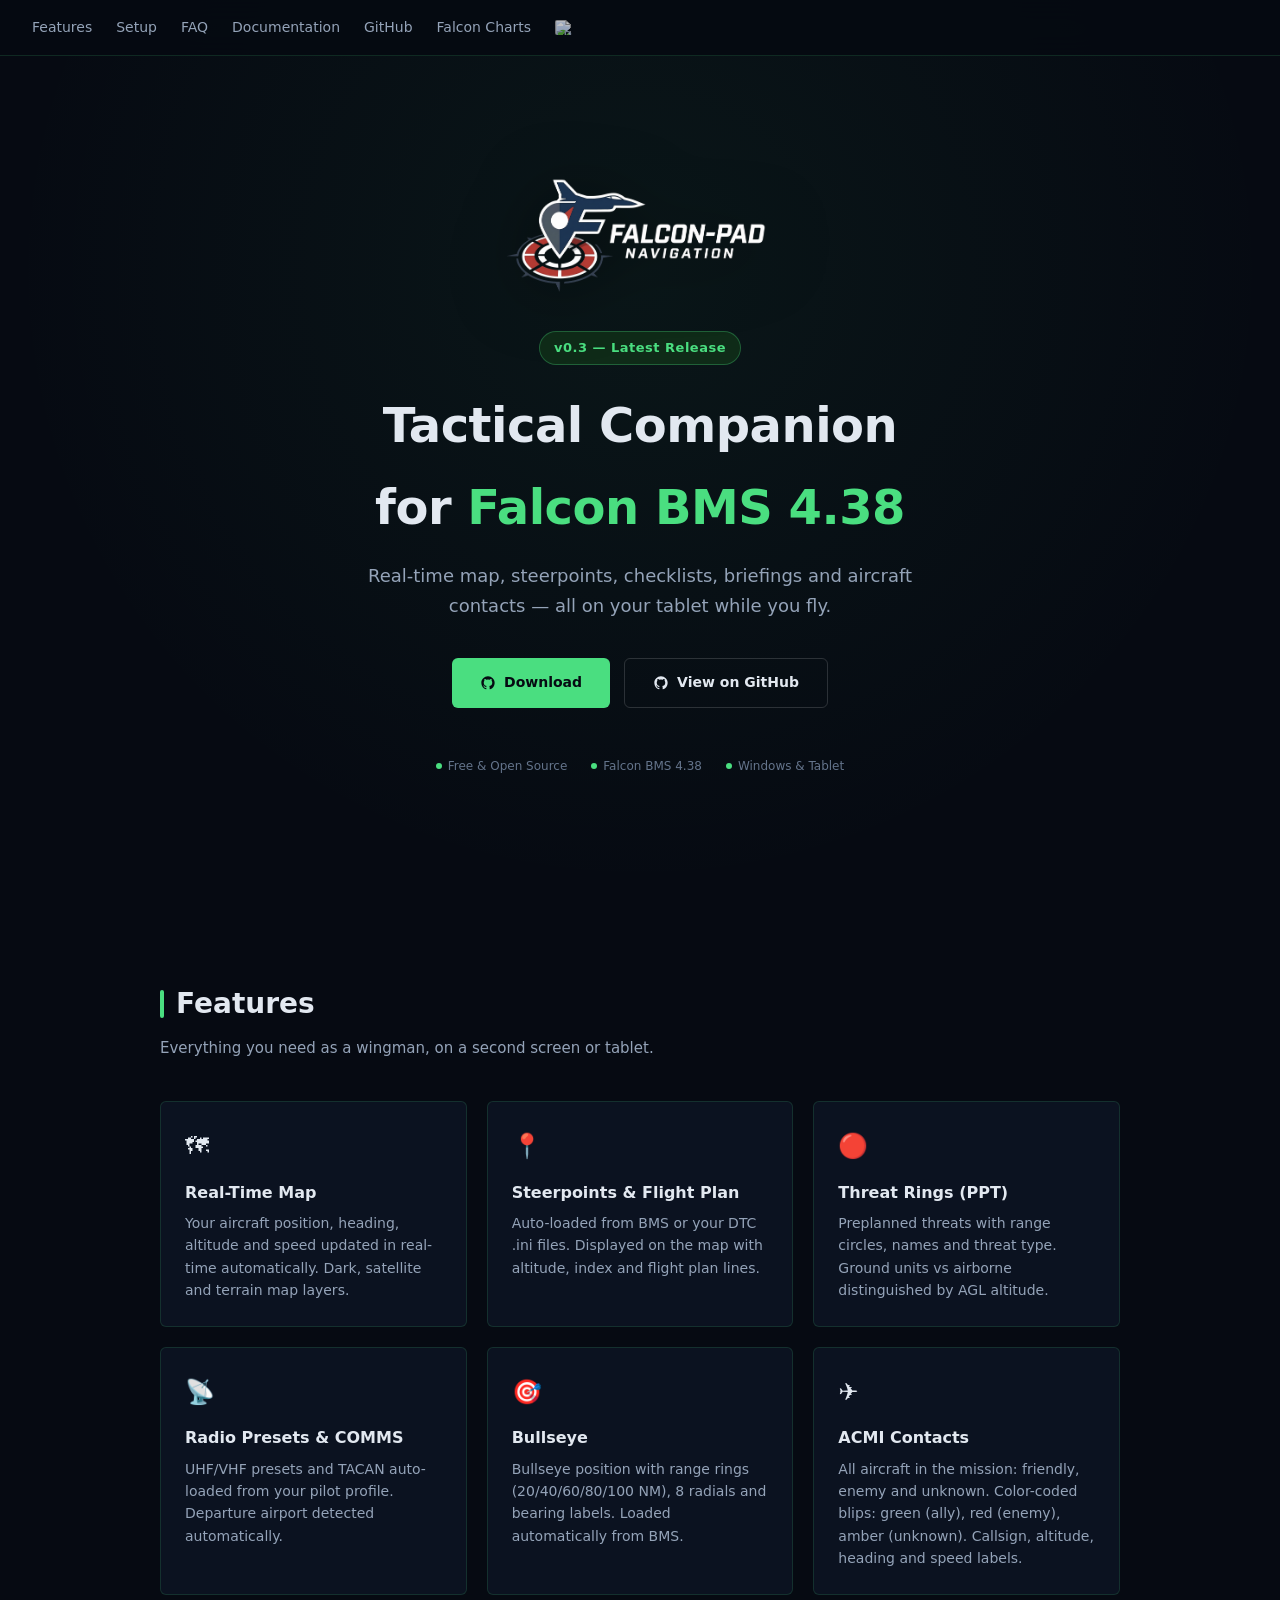
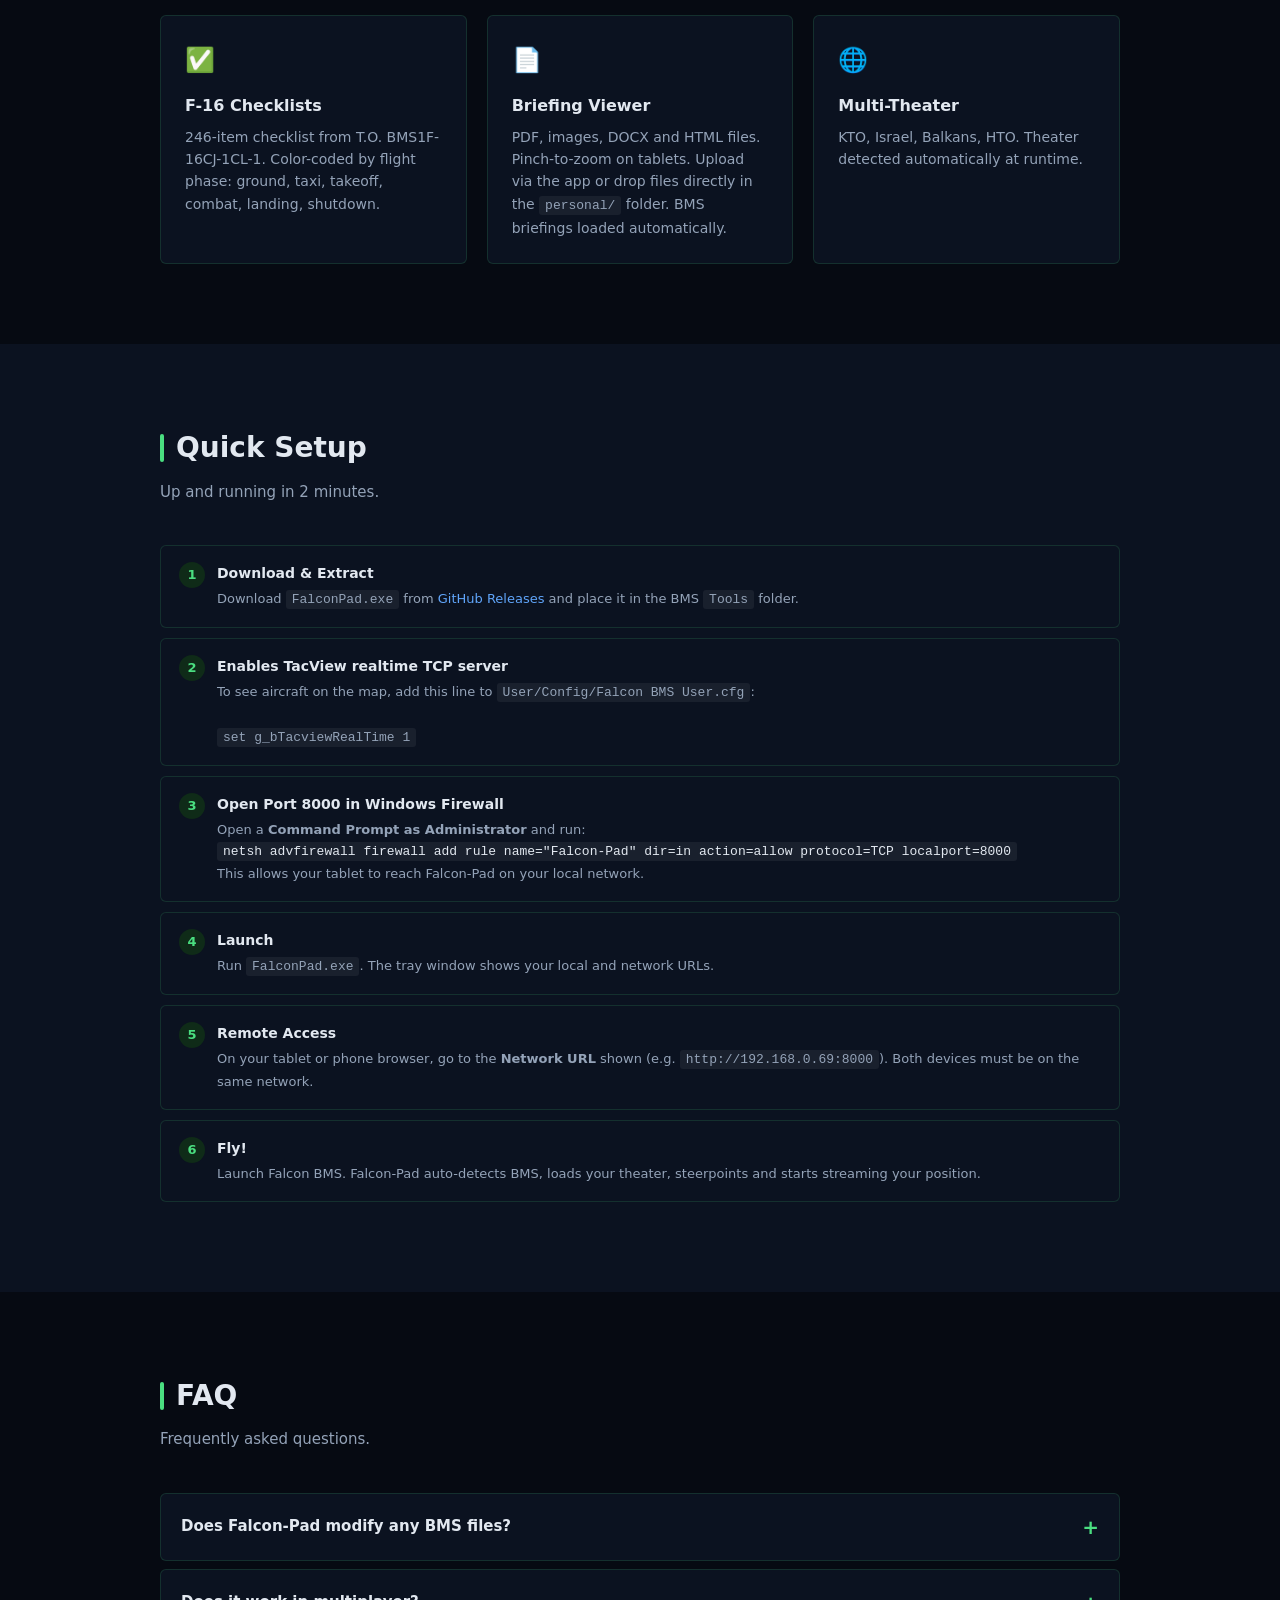
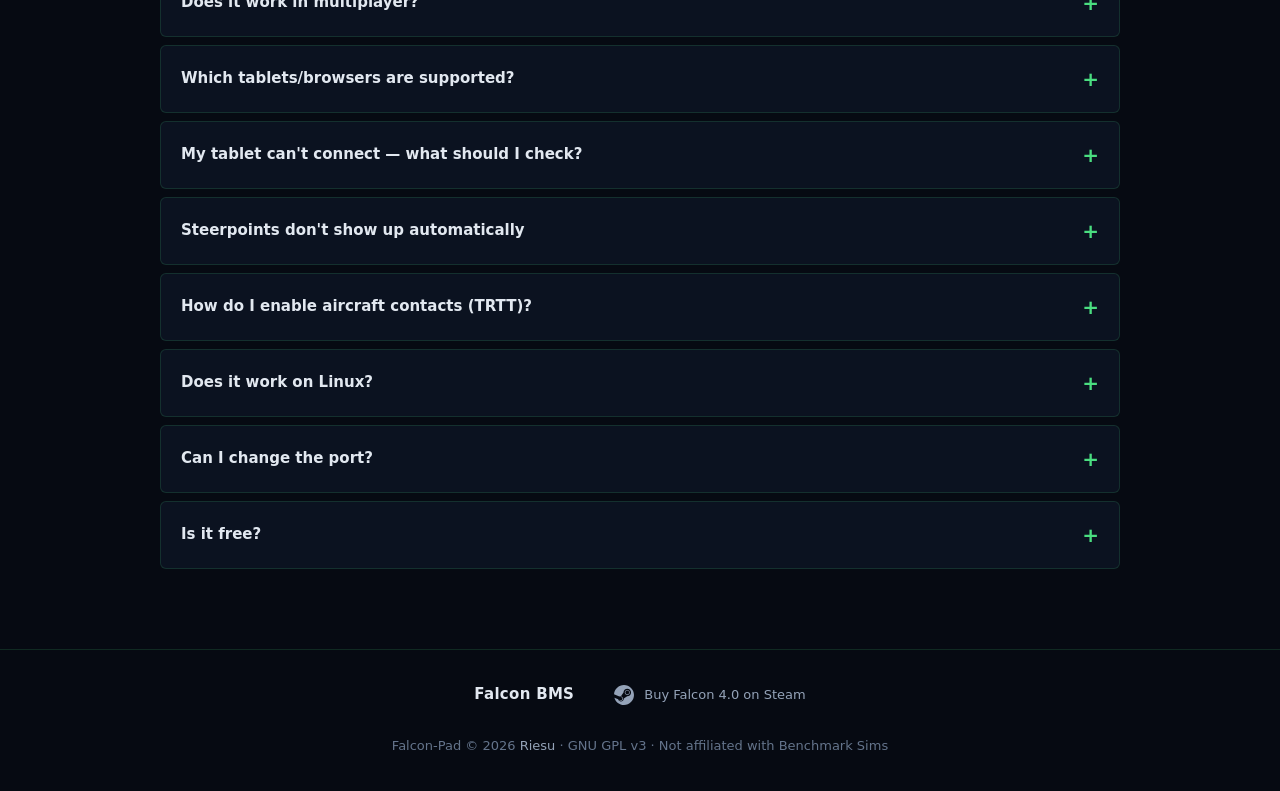
==== commit dd976445: "site" ====
--- a/website/index.html
+++ b/website/index.html
@@ -16,6 +16,7 @@
     <a href="#features">Features</a>
     <a href="#setup">Setup</a>
     <a href="#faq">FAQ</a>
+    <a href="docs.html">Documentation</a>
     <a href="https://github.com/riesu/falcon-pad" target="_blank">GitHub</a>
     <a href="https://www.falcon-charts.com" target="_blank">Falcon Charts</a>
     <a href="fr.html" class="nav-lang"><img src="https://flagcdn.com/20x15/fr.png" alt="FR" width="20" height="15"></a>
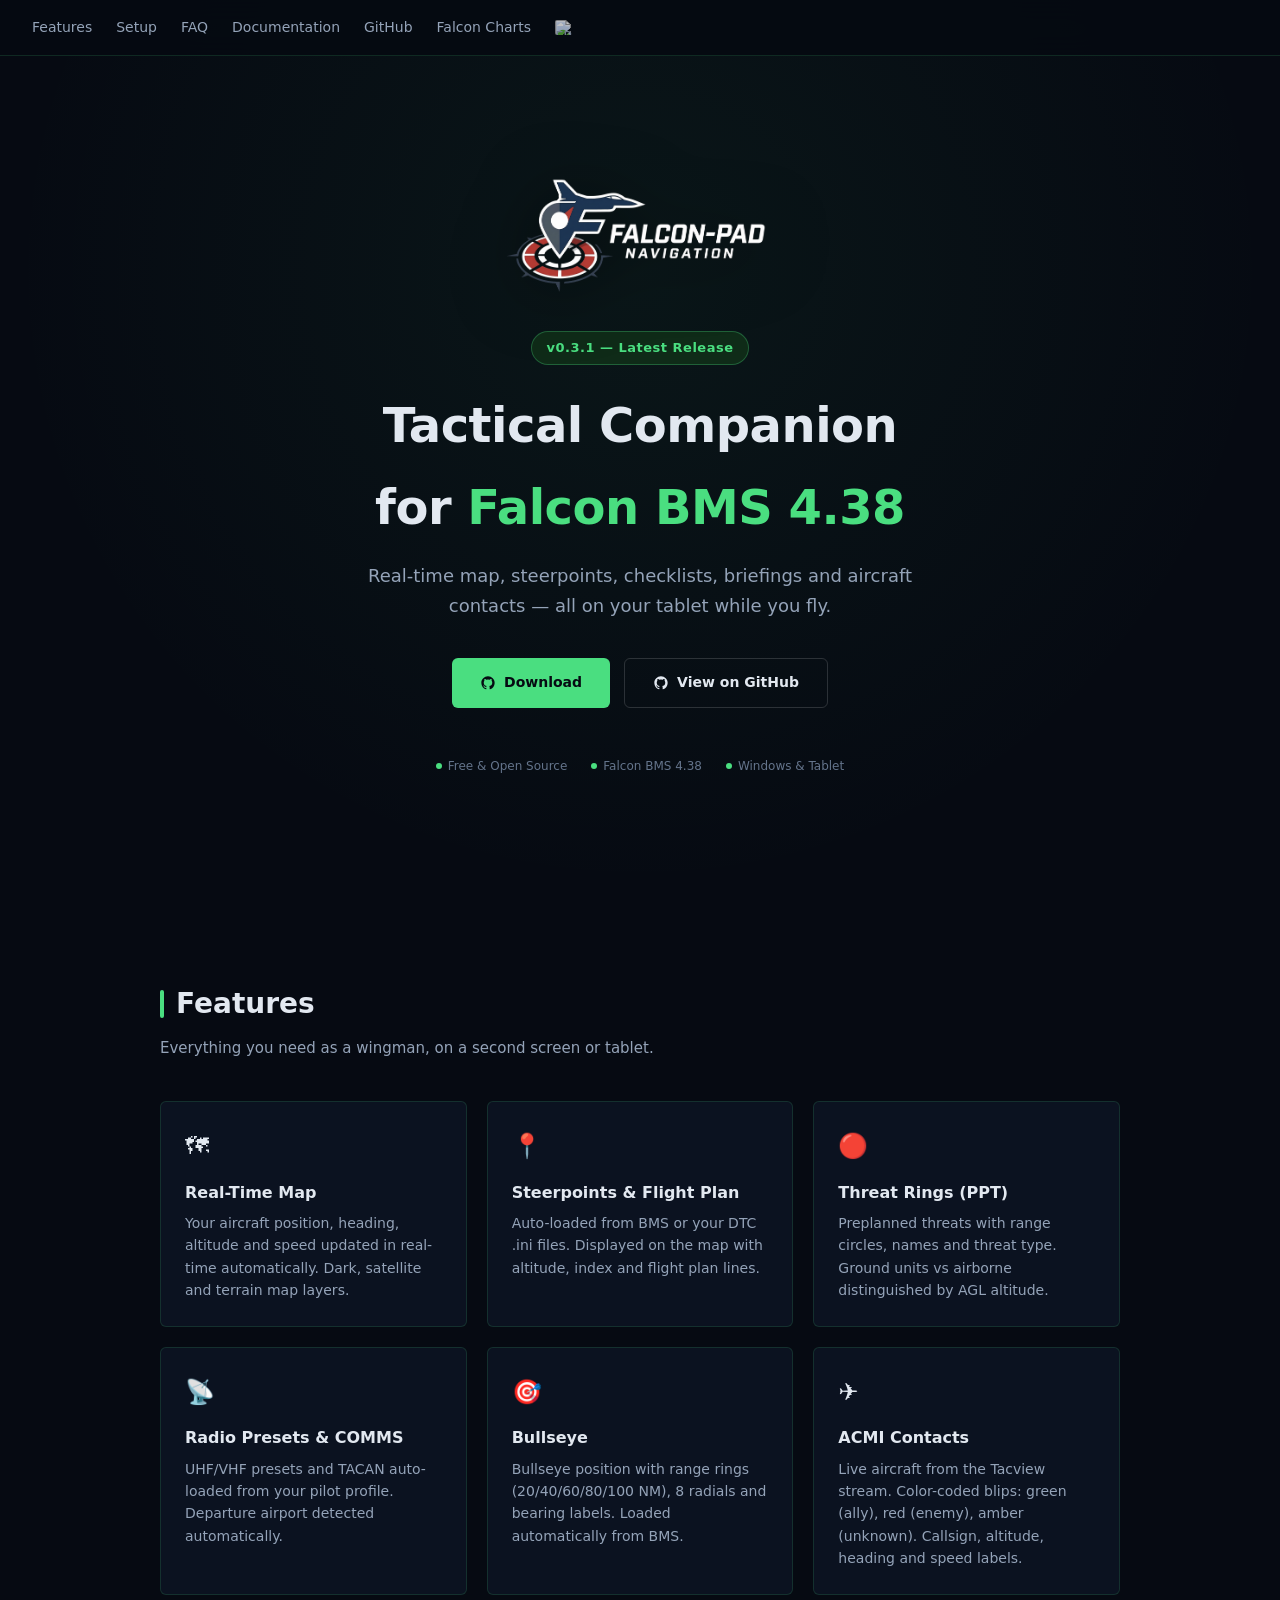
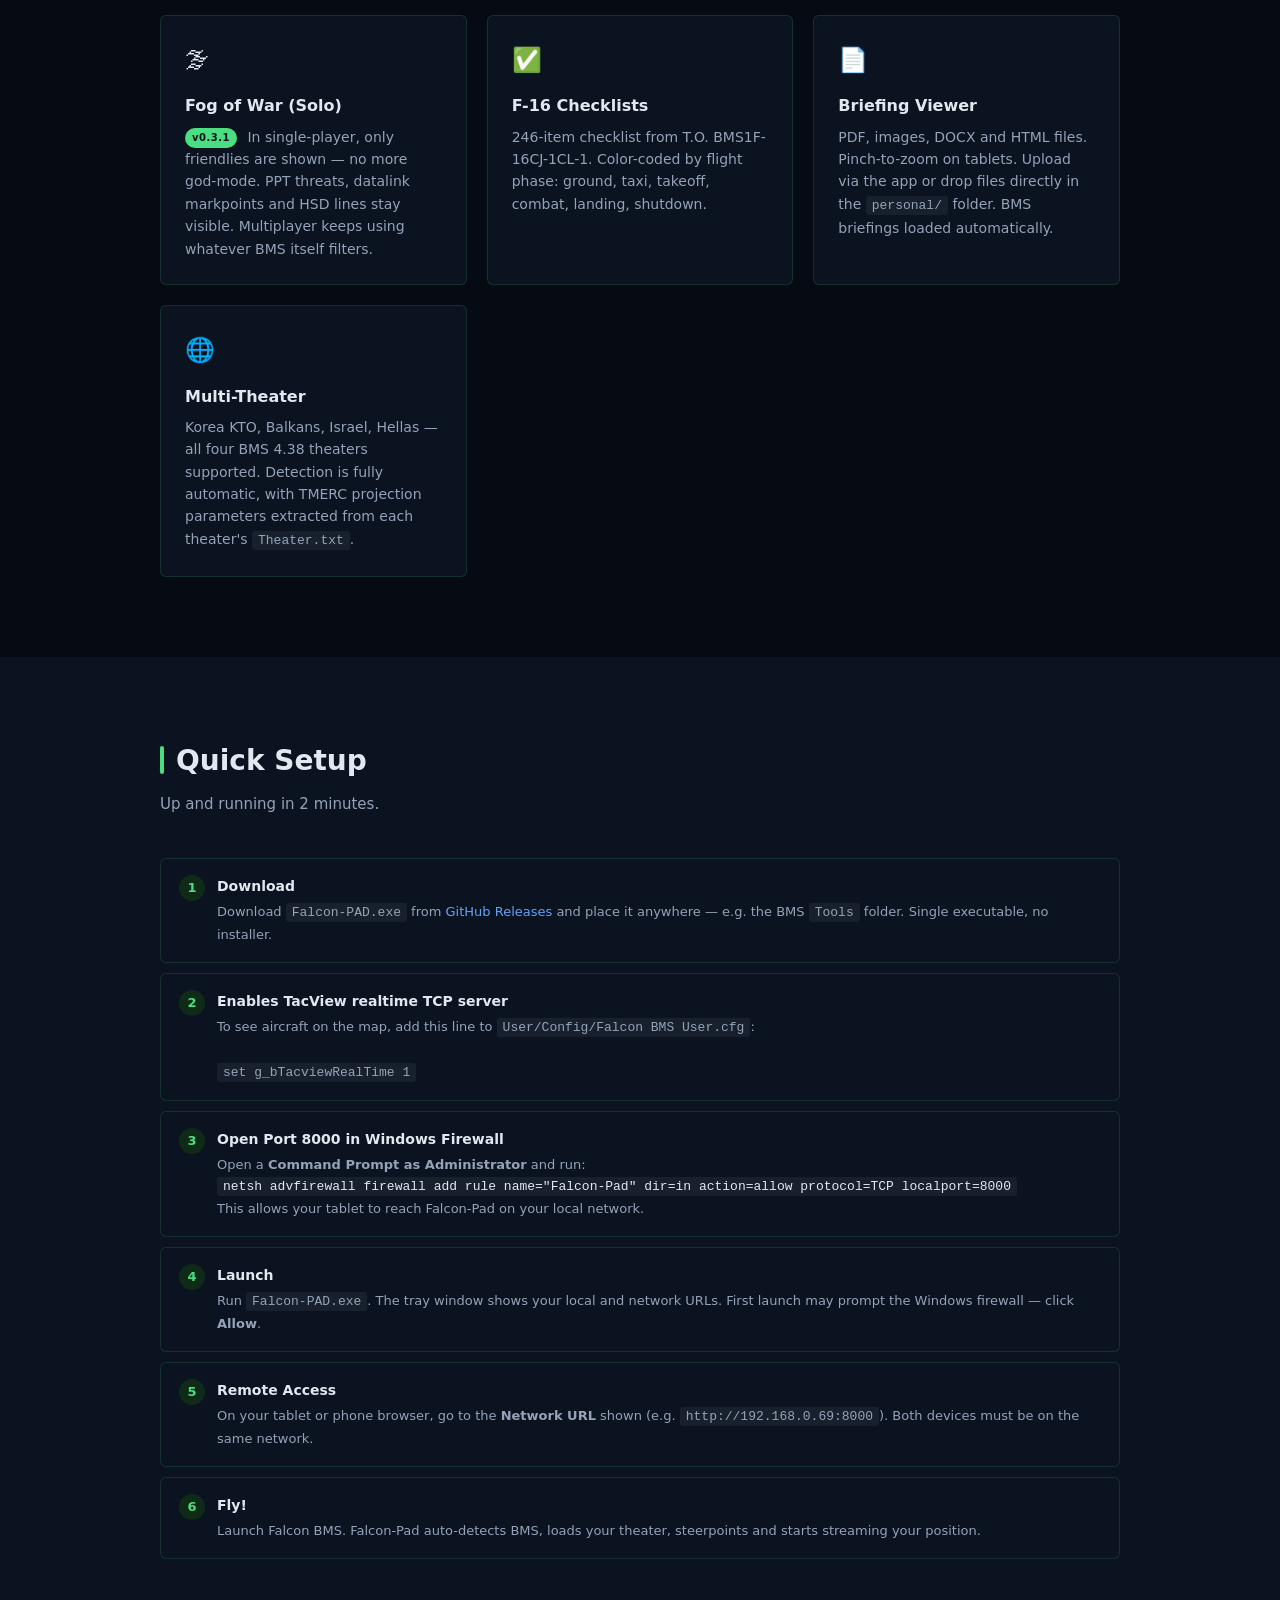
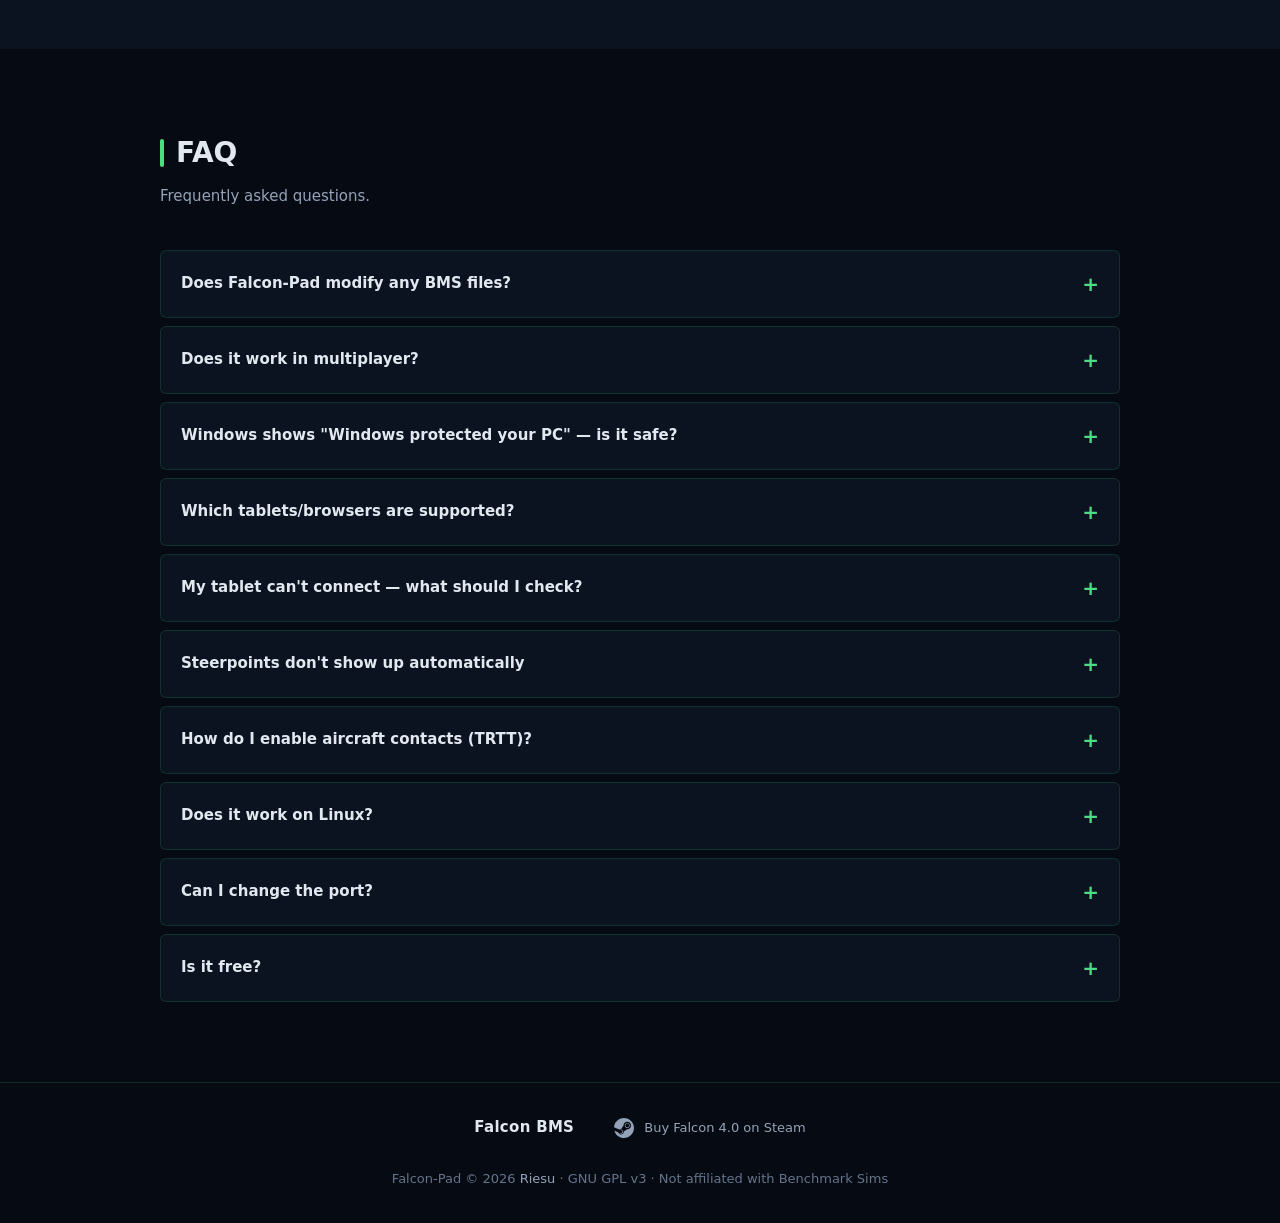
==== commit 387cd55f: "Add files via upload" ====
--- a/website/index.html
+++ b/website/index.html
@@ -1,209 +1,218 @@
-<!DOCTYPE html>
-<html lang="en">
-<head>
-  <meta charset="UTF-8">
-  <meta name="viewport" content="width=device-width,initial-scale=1">
-  <meta name="description" content="Falcon-Pad — Real-time tactical companion for Falcon BMS 4.38. Map, steerpoints, radio presets, checklists and more on your tablet.">
-  <title>Falcon-Pad — Tactical Companion for Falcon BMS</title>
-  <link rel="stylesheet" href="css/style.css">
-  <link rel="icon" href="favicon.ico">
-</head>
-<body>
-
-<!-- NAV -->
-<nav>
-  <div class="nav-links">
-    <a href="#features">Features</a>
-    <a href="#setup">Setup</a>
-    <a href="#faq">FAQ</a>
-    <a href="docs.html">Documentation</a>
-    <a href="https://github.com/riesu/falcon-pad" target="_blank">GitHub</a>
-    <a href="https://www.falcon-charts.com" target="_blank">Falcon Charts</a>
-    <a href="fr.html" class="nav-lang"><img src="https://flagcdn.com/20x15/fr.png" alt="FR" width="20" height="15"></a>
-  </div>
-</nav>
-
-<!-- HERO -->
-<section class="hero">
-  <img src="logo.png" alt="Falcon-Pad" class="hero-logo">
-  <div class="hero-version">v0.3 — Latest Release</div>
-  <h1>Tactical Companion<br>for <span>Falcon BMS 4.38</span></h1>
-  <p>Real-time map, steerpoints, checklists, briefings and aircraft contacts — all on your tablet while you fly.</p>
-  <div class="hero-btns">
-    <a href="https://github.com/riesu/falcon-pad/releases/latest/download/FalconPad.exe" class="btn btn-primary">
-      <svg width="16" height="16" viewBox="0 0 24 24" fill="currentColor"><path d="M12 2C6.477 2 2 6.477 2 12c0 4.418 2.865 8.166 6.839 9.489.5.092.682-.217.682-.482 0-.237-.009-.868-.013-1.703-2.782.604-3.369-1.342-3.369-1.342-.454-1.155-1.11-1.462-1.11-1.462-.908-.62.069-.608.069-.608 1.003.07 1.531 1.03 1.531 1.03.892 1.529 2.341 1.087 2.91.832.092-.647.35-1.088.636-1.338-2.22-.253-4.555-1.11-4.555-4.943 0-1.091.39-1.984 1.029-2.683-.103-.253-.446-1.27.098-2.647 0 0 .84-.269 2.75 1.025A9.578 9.578 0 0 1 12 6.836a9.59 9.59 0 0 1 2.504.337c1.909-1.294 2.747-1.025 2.747-1.025.546 1.377.203 2.394.1 2.647.64.699 1.028 1.592 1.028 2.683 0 3.842-2.339 4.687-4.566 4.935.359.309.678.919.678 1.852 0 1.336-.012 2.415-.012 2.741 0 .267.18.578.688.48C19.138 20.163 22 16.418 22 12c0-5.523-4.477-10-10-10z"/></svg>
-      Download
-    </a>
-    <a href="https://github.com/riesu/falcon-pad" target="_blank" class="btn btn-secondary">
-      <svg width="16" height="16" viewBox="0 0 24 24" fill="currentColor"><path d="M12 2C6.477 2 2 6.477 2 12c0 4.418 2.865 8.166 6.839 9.489.5.092.682-.217.682-.482 0-.237-.009-.868-.013-1.703-2.782.604-3.369-1.342-3.369-1.342-.454-1.155-1.11-1.462-1.11-1.462-.908-.62.069-.608.069-.608 1.003.07 1.531 1.03 1.531 1.03.892 1.529 2.341 1.087 2.91.832.092-.647.35-1.088.636-1.338-2.22-.253-4.555-1.11-4.555-4.943 0-1.091.39-1.984 1.029-2.683-.103-.253-.446-1.27.098-2.647 0 0 .84-.269 2.75 1.025A9.578 9.578 0 0 1 12 6.836a9.59 9.59 0 0 1 2.504.337c1.909-1.294 2.747-1.025 2.747-1.025.546 1.377.203 2.394.1 2.647.64.699 1.028 1.592 1.028 2.683 0 3.842-2.339 4.687-4.566 4.935.359.309.678.919.678 1.852 0 1.336-.012 2.415-.012 2.741 0 .267.18.578.688.48C19.138 20.163 22 16.418 22 12c0-5.523-4.477-10-10-10z"/></svg>
-      View on GitHub
-    </a>
-  </div>
-  <div class="hero-tag">
-    <span>Free &amp; Open Source</span>
-    <span>Falcon BMS 4.38</span>
-    <span>Windows &amp; Tablet</span>
-  </div>
-</section>
-
-<!-- FEATURES -->
-<section id="features">
-  <div class="container">
-    <div class="section-title">Features</div>
-    <p class="section-sub">Everything you need as a wingman, on a second screen or tablet.</p>
-    <div class="features">
-      <div class="feature">
-        <div class="feature-icon">&#x1f5fa;</div>
-        <h3>Real-Time Map</h3>
-        <p>Your aircraft position, heading, altitude and speed updated in real-time automatically. Dark, satellite and terrain map layers.</p>
-      </div>
-      <div class="feature">
-        <div class="feature-icon">&#x1f4cd;</div>
-        <h3>Steerpoints &amp; Flight Plan</h3>
-        <p>Auto-loaded from BMS or your DTC .ini files. Displayed on the map with altitude, index and flight plan lines.</p>
-      </div>
-      <div class="feature">
-        <div class="feature-icon">&#x1f534;</div>
-        <h3>Threat Rings (PPT)</h3>
-        <p>Preplanned threats with range circles, names and threat type. Ground units vs airborne distinguished by AGL altitude.</p>
-      </div>
-      <div class="feature">
-        <div class="feature-icon">&#x1f4e1;</div>
-        <h3>Radio Presets &amp; COMMS</h3>
-        <p>UHF/VHF presets and TACAN auto-loaded from your pilot profile. Departure airport detected automatically.</p>
-      </div>
-      <div class="feature">
-        <div class="feature-icon">&#x1f3af;</div>
-        <h3>Bullseye</h3>
-        <p>Bullseye position with range rings (20/40/60/80/100 NM), 8 radials and bearing labels. Loaded automatically from BMS.</p>
-      </div>
-      <div class="feature">
-        <div class="feature-icon">&#x2708;</div>
-        <h3>ACMI Contacts</h3>
-        <p>All aircraft in the mission: friendly, enemy and unknown. Color-coded blips: green (ally), red (enemy), amber (unknown). Callsign, altitude, heading and speed labels.</p>
-      </div>
-      <div class="feature">
-        <div class="feature-icon">&#x2705;</div>
-        <h3>F-16 Checklists</h3>
-        <p>246-item checklist from T.O. BMS1F-16CJ-1CL-1. Color-coded by flight phase: ground, taxi, takeoff, combat, landing, shutdown.</p>
-      </div>
-      <div class="feature">
-        <div class="feature-icon">&#x1f4c4;</div>
-        <h3>Briefing Viewer</h3>
-        <p>PDF, images, DOCX and HTML files. Pinch-to-zoom on tablets. Upload via the app or drop files directly in the <code>personal/</code> folder. BMS briefings loaded automatically.</p>
-      </div>
-      <div class="feature">
-        <div class="feature-icon">&#x1f310;</div>
-        <h3>Multi-Theater</h3>
-        <p>KTO, Israel, Balkans, HTO. Theater detected automatically at runtime.</p>
-      </div>
-    </div>
-  </div>
-</section>
-
-<!-- SETUP -->
-<section id="setup" style="background:var(--bg2)">
-  <div class="container">
-    <div class="section-title">Quick Setup</div>
-    <p class="section-sub">Up and running in 2 minutes.</p>
-    <div class="setup-steps">
-      <div class="step">
-        <h4>Download &amp; Extract</h4>
-        <p>Download <code>FalconPad.exe</code> from <a href="https://github.com/riesu/falcon-pad/releases">GitHub Releases</a> and place it in the BMS <code>Tools</code> folder.</p>
-      </div>
-      <div class="step">
-        <h4>Enables TacView realtime TCP server</h4>
-        <p>To see aircraft on the map, add this line to <code>User/Config/Falcon BMS User.cfg</code>:<br><br>
-        <code>set g_bTacviewRealTime 1</code></p>
-      </div>
-      <div class="step">
-        <h4>Open Port 8000 in Windows Firewall</h4>
-        <p>Open a <strong>Command Prompt as Administrator</strong> and run:</p>
-        <pre><code>netsh advfirewall firewall add rule name="Falcon-Pad" dir=in action=allow protocol=TCP localport=8000</code></pre>
-        <p>This allows your tablet to reach Falcon-Pad on your local network.</p>
-      </div>
-      <div class="step">
-        <h4>Launch</h4>
-        <p>Run <code>FalconPad.exe</code>. The tray window shows your local and network URLs.</p>
-      </div>
-      <div class="step">
-        <h4>Remote Access</h4>
-        <p>On your tablet or phone browser, go to the <strong>Network URL</strong> shown (e.g. <code>http://192.168.0.69:8000</code>). Both devices must be on the same network.</p>
-      </div>
-      <div class="step">
-        <h4>Fly!</h4>
-        <p>Launch Falcon BMS. Falcon-Pad auto-detects BMS, loads your theater, steerpoints and starts streaming your position.</p>
-      </div>
-    </div>
-  </div>
-</section>
-
-<!-- FAQ -->
-<section id="faq">
-  <div class="container">
-    <div class="section-title">FAQ</div>
-    <p class="section-sub">Frequently asked questions.</p>
-    <div class="faq-list">
-      <div class="faq-item">
-        <div class="faq-q">Does Falcon-Pad modify any BMS files?</div>
-        <div class="faq-a">No. Falcon-Pad is read-only. It reads BMS SharedMemory and DTC .ini files but never writes to them. Your BMS installation is untouched.</div>
-      </div>
-      <div class="faq-item">
-        <div class="faq-q">Does it work in multiplayer?</div>
-        <div class="faq-a">Yes. Falcon-Pad works in both single-player and multiplayer. Aircraft contacts show all aircraft visible in the TRTT stream — friendly, enemy and unknown.</div>
-      </div>
-      <div class="faq-item">
-        <div class="faq-q">Which tablets/browsers are supported?</div>
-        <div class="faq-a">Any device with a modern browser: iPad, Android tablets, phones, or a second PC monitor. Chrome, Safari, Firefox and Edge are all supported. PDF viewing uses PDF.js for full tablet compatibility.</div>
-      </div>
-      <div class="faq-item">
-        <div class="faq-q">My tablet can't connect — what should I check?</div>
-        <div class="faq-a">Make sure both your PC and tablet are on the same network. Open an Administrator Command Prompt and run:<br><br>
-        <code>netsh advfirewall firewall add rule name="Falcon-Pad" dir=in action=allow protocol=TCP localport=8000</code><br><br>
-        If you changed the port in Settings, replace <code>8000</code> with your port. Also try disabling VPN if active.</div>
-      </div>
-      <div class="faq-item">
-        <div class="faq-q">Steerpoints don't show up automatically</div>
-        <div class="faq-a">Falcon-Pad reads steerpoints from BMS SharedMemory when you're in 3D. If BMS is not running, it falls back to scanning your DTC .ini files from the BMS User/Config directory. You can also manually upload a .ini file via the upload button.</div>
-      </div>
-      <div class="faq-item">
-        <div class="faq-q">How do I enable aircraft contacts (TRTT)?</div>
-        <div class="faq-a">Add this line to your BMS <code>User/Config/Falcon BMS User.cfg</code>:<br><br>
-        <code>set g_bTacviewRealTime 1</code><br><br>
-        Falcon-Pad connects automatically to port 42674 on startup.</div>
-      </div>
-      <div class="faq-item">
-        <div class="faq-q">Does it work on Linux?</div>
-        <div class="faq-a">BMS runs under WINE/Proton on Linux. FalconPad.exe can also run under WINE alongside BMS since it uses the same Windows SharedMemory APIs.</div>
-      </div>
-      <div class="faq-item">
-        <div class="faq-q">Can I change the port?</div>
-        <div class="faq-a">Yes. Click the Settings gear icon in the web interface and change the Listen Port. A restart of Falcon-Pad is required for the new port to take effect.</div>
-      </div>
-      <div class="faq-item">
-        <div class="faq-q">Is it free?</div>
-        <div class="faq-a">Yes, Falcon-Pad is free and open source under the GNU GPL v3 license. Contributions are welcome on GitHub.</div>
-      </div>
-    </div>
-  </div>
-</section>
-
-<!-- FOOTER -->
-<footer>
-  <div class="footer-partners">
-<a href="https://www.falcon-bms.com/" target="_blank" class="partner-link partner-text">Falcon BMS</a>
-    <a href="https://store.steampowered.com/app/429530/Falcon_40" target="_blank" class="partner-link partner-steam">
-      <svg width="20" height="20" viewBox="0 0 24 24" fill="currentColor"><path d="M11.979 0C5.678 0 .511 4.86.022 11.037l6.432 2.658c.545-.371 1.203-.59 1.912-.59.063 0 .125.004.188.006l2.861-4.142V8.91c0-2.495 2.028-4.524 4.524-4.524 2.494 0 4.524 2.031 4.524 4.527s-2.03 4.525-4.524 4.525h-.105l-4.076 2.911c0 .052.004.105.004.159 0 1.875-1.515 3.396-3.39 3.396-1.635 0-3.016-1.173-3.331-2.727L.436 15.27C1.862 20.307 6.486 24 11.979 24c6.627 0 11.999-5.373 11.999-12S18.605 0 11.979 0zM7.54 18.21l-1.473-.61c.262.543.714.999 1.314 1.25 1.297.539 2.793-.076 3.332-1.375.263-.63.264-1.319.005-1.949s-.75-1.121-1.377-1.383c-.624-.26-1.29-.249-1.878-.03l1.523.63c.956.4 1.409 1.492 1.009 2.447-.397.957-1.494 1.411-2.455 1.02zm11.415-9.303c0-1.662-1.353-3.015-3.015-3.015-1.665 0-3.015 1.353-3.015 3.015 0 1.665 1.35 3.015 3.015 3.015 1.663 0 3.015-1.35 3.015-3.015zm-5.273-.005c0-1.252 1.013-2.266 2.265-2.266 1.249 0 2.266 1.014 2.266 2.266 0 1.251-1.017 2.265-2.266 2.265-1.252 0-2.265-1.014-2.265-2.265z"/></svg>
-      <span>Buy Falcon 4.0 on Steam</span>
-    </a>
-  </div>
-  <p>Falcon-Pad &copy; 2026 <a href="https://www.falcon-charts.com">Riesu</a> · GNU GPL v3 · Not affiliated with Benchmark Sims</p>
-</footer>
-
-<script>
-document.querySelectorAll('.faq-q').forEach(q=>{
-  q.addEventListener('click',()=>q.parentElement.classList.toggle('open'));
-});
-</script>
-</body>
-</html>
+<!DOCTYPE html>
+<html lang="en">
+<head>
+  <meta charset="UTF-8">
+  <meta name="viewport" content="width=device-width,initial-scale=1">
+  <meta name="description" content="Falcon-Pad — Real-time tactical companion for Falcon BMS 4.38. Map, steerpoints, radio presets, checklists and more on your tablet.">
+  <title>Falcon-Pad — Tactical Companion for Falcon BMS</title>
+  <link rel="stylesheet" href="css/style.css">
+  <link rel="icon" href="favicon.ico">
+</head>
+<body>
+
+<!-- NAV -->
+<nav>
+  <div class="nav-links">
+    <a href="#features">Features</a>
+    <a href="#setup">Setup</a>
+    <a href="#faq">FAQ</a>
+    <a href="docs.html">Documentation</a>
+    <a href="https://github.com/Riesuu/falcon-pad" target="_blank">GitHub</a>
+    <a href="https://www.falcon-charts.com" target="_blank">Falcon Charts</a>
+    <a href="fr.html" class="nav-lang"><img src="https://flagcdn.com/20x15/fr.png" alt="FR" width="20" height="15"></a>
+  </div>
+</nav>
+
+<!-- HERO -->
+<section class="hero">
+  <img src="logo.png" alt="Falcon-Pad" class="hero-logo">
+  <div class="hero-version">v0.3.1 — Latest Release</div>
+  <h1>Tactical Companion<br>for <span>Falcon BMS 4.38</span></h1>
+  <p>Real-time map, steerpoints, checklists, briefings and aircraft contacts — all on your tablet while you fly.</p>
+  <div class="hero-btns">
+    <a href="https://github.com/Riesuu/falcon-pad/releases/download/0.3.1/Falcon-PAD.exe" class="btn btn-primary">
+      <svg width="16" height="16" viewBox="0 0 24 24" fill="currentColor"><path d="M12 2C6.477 2 2 6.477 2 12c0 4.418 2.865 8.166 6.839 9.489.5.092.682-.217.682-.482 0-.237-.009-.868-.013-1.703-2.782.604-3.369-1.342-3.369-1.342-.454-1.155-1.11-1.462-1.11-1.462-.908-.62.069-.608.069-.608 1.003.07 1.531 1.03 1.531 1.03.892 1.529 2.341 1.087 2.91.832.092-.647.35-1.088.636-1.338-2.22-.253-4.555-1.11-4.555-4.943 0-1.091.39-1.984 1.029-2.683-.103-.253-.446-1.27.098-2.647 0 0 .84-.269 2.75 1.025A9.578 9.578 0 0 1 12 6.836a9.59 9.59 0 0 1 2.504.337c1.909-1.294 2.747-1.025 2.747-1.025.546 1.377.203 2.394.1 2.647.64.699 1.028 1.592 1.028 2.683 0 3.842-2.339 4.687-4.566 4.935.359.309.678.919.678 1.852 0 1.336-.012 2.415-.012 2.741 0 .267.18.578.688.48C19.138 20.163 22 16.418 22 12c0-5.523-4.477-10-10-10z"/></svg>
+      Download
+    </a>
+    <a href="https://github.com/Riesuu/falcon-pad" target="_blank" class="btn btn-secondary">
+      <svg width="16" height="16" viewBox="0 0 24 24" fill="currentColor"><path d="M12 2C6.477 2 2 6.477 2 12c0 4.418 2.865 8.166 6.839 9.489.5.092.682-.217.682-.482 0-.237-.009-.868-.013-1.703-2.782.604-3.369-1.342-3.369-1.342-.454-1.155-1.11-1.462-1.11-1.462-.908-.62.069-.608.069-.608 1.003.07 1.531 1.03 1.531 1.03.892 1.529 2.341 1.087 2.91.832.092-.647.35-1.088.636-1.338-2.22-.253-4.555-1.11-4.555-4.943 0-1.091.39-1.984 1.029-2.683-.103-.253-.446-1.27.098-2.647 0 0 .84-.269 2.75 1.025A9.578 9.578 0 0 1 12 6.836a9.59 9.59 0 0 1 2.504.337c1.909-1.294 2.747-1.025 2.747-1.025.546 1.377.203 2.394.1 2.647.64.699 1.028 1.592 1.028 2.683 0 3.842-2.339 4.687-4.566 4.935.359.309.678.919.678 1.852 0 1.336-.012 2.415-.012 2.741 0 .267.18.578.688.48C19.138 20.163 22 16.418 22 12c0-5.523-4.477-10-10-10z"/></svg>
+      View on GitHub
+    </a>
+  </div>
+  <div class="hero-tag">
+    <span>Free &amp; Open Source</span>
+    <span>Falcon BMS 4.38</span>
+    <span>Windows &amp; Tablet</span>
+  </div>
+</section>
+
+<!-- FEATURES -->
+<section id="features">
+  <div class="container">
+    <div class="section-title">Features</div>
+    <p class="section-sub">Everything you need as a wingman, on a second screen or tablet.</p>
+    <div class="features">
+      <div class="feature">
+        <div class="feature-icon">&#x1f5fa;</div>
+        <h3>Real-Time Map</h3>
+        <p>Your aircraft position, heading, altitude and speed updated in real-time automatically. Dark, satellite and terrain map layers.</p>
+      </div>
+      <div class="feature">
+        <div class="feature-icon">&#x1f4cd;</div>
+        <h3>Steerpoints &amp; Flight Plan</h3>
+        <p>Auto-loaded from BMS or your DTC .ini files. Displayed on the map with altitude, index and flight plan lines.</p>
+      </div>
+      <div class="feature">
+        <div class="feature-icon">&#x1f534;</div>
+        <h3>Threat Rings (PPT)</h3>
+        <p>Preplanned threats with range circles, names and threat type. Ground units vs airborne distinguished by AGL altitude.</p>
+      </div>
+      <div class="feature">
+        <div class="feature-icon">&#x1f4e1;</div>
+        <h3>Radio Presets &amp; COMMS</h3>
+        <p>UHF/VHF presets and TACAN auto-loaded from your pilot profile. Departure airport detected automatically.</p>
+      </div>
+      <div class="feature">
+        <div class="feature-icon">&#x1f3af;</div>
+        <h3>Bullseye</h3>
+        <p>Bullseye position with range rings (20/40/60/80/100 NM), 8 radials and bearing labels. Loaded automatically from BMS.</p>
+      </div>
+      <div class="feature">
+        <div class="feature-icon">&#x2708;</div>
+        <h3>ACMI Contacts</h3>
+        <p>Live aircraft from the Tacview stream. Color-coded blips: green (ally), red (enemy), amber (unknown). Callsign, altitude, heading and speed labels.</p>
+      </div>
+      <div class="feature">
+        <div class="feature-icon">&#x1f32b;</div>
+        <h3>Fog of War (Solo)</h3>
+        <p><span class="badge-new">v0.3.1</span> In single-player, only friendlies are shown — no more god-mode. PPT threats, datalink markpoints and HSD lines stay visible. Multiplayer keeps using whatever BMS itself filters.</p>
+      </div>
+      <div class="feature">
+        <div class="feature-icon">&#x2705;</div>
+        <h3>F-16 Checklists</h3>
+        <p>246-item checklist from T.O. BMS1F-16CJ-1CL-1. Color-coded by flight phase: ground, taxi, takeoff, combat, landing, shutdown.</p>
+      </div>
+      <div class="feature">
+        <div class="feature-icon">&#x1f4c4;</div>
+        <h3>Briefing Viewer</h3>
+        <p>PDF, images, DOCX and HTML files. Pinch-to-zoom on tablets. Upload via the app or drop files directly in the <code>personal/</code> folder. BMS briefings loaded automatically.</p>
+      </div>
+      <div class="feature">
+        <div class="feature-icon">&#x1f310;</div>
+        <h3>Multi-Theater</h3>
+        <p>Korea KTO, Balkans, Israel, Hellas — all four BMS 4.38 theaters supported. Detection is fully automatic, with TMERC projection parameters extracted from each theater's <code>Theater.txt</code>.</p>
+      </div>
+    </div>
+  </div>
+</section>
+
+<!-- SETUP -->
+<section id="setup" style="background:var(--bg2)">
+  <div class="container">
+    <div class="section-title">Quick Setup</div>
+    <p class="section-sub">Up and running in 2 minutes.</p>
+    <div class="setup-steps">
+      <div class="step">
+        <h4>Download</h4>
+        <p>Download <code>Falcon-PAD.exe</code> from <a href="https://github.com/Riesuu/falcon-pad/releases">GitHub Releases</a> and place it anywhere — e.g. the BMS <code>Tools</code> folder. Single executable, no installer.</p>
+      </div>
+      <div class="step">
+        <h4>Enables TacView realtime TCP server</h4>
+        <p>To see aircraft on the map, add this line to <code>User/Config/Falcon BMS User.cfg</code>:<br><br>
+        <code>set g_bTacviewRealTime 1</code></p>
+      </div>
+      <div class="step">
+        <h4>Open Port 8000 in Windows Firewall</h4>
+        <p>Open a <strong>Command Prompt as Administrator</strong> and run:</p>
+        <pre><code>netsh advfirewall firewall add rule name="Falcon-Pad" dir=in action=allow protocol=TCP localport=8000</code></pre>
+        <p>This allows your tablet to reach Falcon-Pad on your local network.</p>
+      </div>
+      <div class="step">
+        <h4>Launch</h4>
+        <p>Run <code>Falcon-PAD.exe</code>. The tray window shows your local and network URLs. First launch may prompt the Windows firewall — click <strong>Allow</strong>.</p>
+      </div>
+      <div class="step">
+        <h4>Remote Access</h4>
+        <p>On your tablet or phone browser, go to the <strong>Network URL</strong> shown (e.g. <code>http://192.168.0.69:8000</code>). Both devices must be on the same network.</p>
+      </div>
+      <div class="step">
+        <h4>Fly!</h4>
+        <p>Launch Falcon BMS. Falcon-Pad auto-detects BMS, loads your theater, steerpoints and starts streaming your position.</p>
+      </div>
+    </div>
+  </div>
+</section>
+
+<!-- FAQ -->
+<section id="faq">
+  <div class="container">
+    <div class="section-title">FAQ</div>
+    <p class="section-sub">Frequently asked questions.</p>
+    <div class="faq-list">
+      <div class="faq-item">
+        <div class="faq-q">Does Falcon-Pad modify any BMS files?</div>
+        <div class="faq-a">No. Falcon-Pad is read-only. It reads BMS SharedMemory and DTC .ini files but never writes to them. Your BMS installation is untouched.</div>
+      </div>
+      <div class="faq-item">
+        <div class="faq-q">Does it work in multiplayer?</div>
+        <div class="faq-a">Yes — and starting in v0.3.1, the behaviour is now realistic in both modes. <strong>In multiplayer</strong>, BMS itself filters the Tacview stream (TvT-aware), so you see what your team would see. <strong>In single-player</strong>, Falcon-Pad hides enemies and unknowns automatically — no more god-mode SA. PPT threats, datalink markpoints and HSD lines stay visible because they're pilot-side intel.</div>
+      </div>
+      <div class="faq-item">
+        <div class="faq-q">Windows shows "Windows protected your PC" — is it safe?</div>
+        <div class="faq-a">Yes. Falcon-PAD.exe is unsigned (no expensive code-signing certificate), so Windows SmartScreen warns the first time. Click <strong>More info</strong> → <strong>Run anyway</strong>. The source code is fully open on <a href="https://github.com/Riesuu/falcon-pad" target="_blank">GitHub</a> — you can inspect every line or build it yourself.</div>
+      </div>
+      <div class="faq-item">
+        <div class="faq-q">Which tablets/browsers are supported?</div>
+        <div class="faq-a">Any device with a modern browser: iPad, Android tablets, phones, or a second PC monitor. Chrome, Safari, Firefox and Edge are all supported. PDF viewing uses PDF.js for full tablet compatibility.</div>
+      </div>
+      <div class="faq-item">
+        <div class="faq-q">My tablet can't connect — what should I check?</div>
+        <div class="faq-a">Make sure both your PC and tablet are on the same network. Open an Administrator Command Prompt and run:<br><br>
+        <code>netsh advfirewall firewall add rule name="Falcon-Pad" dir=in action=allow protocol=TCP localport=8000</code><br><br>
+        If you changed the port in Settings, replace <code>8000</code> with your port. Also try disabling VPN if active.</div>
+      </div>
+      <div class="faq-item">
+        <div class="faq-q">Steerpoints don't show up automatically</div>
+        <div class="faq-a">Falcon-Pad reads steerpoints from BMS SharedMemory when you're in 3D. If BMS is not running, it falls back to scanning your DTC .ini files from the BMS User/Config directory. You can also manually upload a .ini file via the upload button.</div>
+      </div>
+      <div class="faq-item">
+        <div class="faq-q">How do I enable aircraft contacts (TRTT)?</div>
+        <div class="faq-a">Add this line to your BMS <code>User/Config/Falcon BMS User.cfg</code>:<br><br>
+        <code>set g_bTacviewRealTime 1</code><br><br>
+        Falcon-Pad connects automatically to port 42674 on startup.</div>
+      </div>
+      <div class="faq-item">
+        <div class="faq-q">Does it work on Linux?</div>
+        <div class="faq-a">A native Linux build is provided in releases. Since BMS itself only runs on Windows, you'd typically run BMS (and Falcon-PAD.exe) together under WINE/Proton — same SharedMemory APIs, same behaviour as Windows.</div>
+      </div>
+      <div class="faq-item">
+        <div class="faq-q">Can I change the port?</div>
+        <div class="faq-a">Yes. Click the Settings gear icon in the web interface and change the Listen Port. A restart of Falcon-Pad is required for the new port to take effect.</div>
+      </div>
+      <div class="faq-item">
+        <div class="faq-q">Is it free?</div>
+        <div class="faq-a">Yes, Falcon-Pad is free and open source under the GNU GPL v3 license. Contributions are welcome on GitHub.</div>
+      </div>
+    </div>
+  </div>
+</section>
+
+<!-- FOOTER -->
+<footer>
+  <div class="footer-partners">
+<a href="https://www.falcon-bms.com/" target="_blank" class="partner-link partner-text">Falcon BMS</a>
+    <a href="https://store.steampowered.com/app/429530/Falcon_40" target="_blank" class="partner-link partner-steam">
+      <svg width="20" height="20" viewBox="0 0 24 24" fill="currentColor"><path d="M11.979 0C5.678 0 .511 4.86.022 11.037l6.432 2.658c.545-.371 1.203-.59 1.912-.59.063 0 .125.004.188.006l2.861-4.142V8.91c0-2.495 2.028-4.524 4.524-4.524 2.494 0 4.524 2.031 4.524 4.527s-2.03 4.525-4.524 4.525h-.105l-4.076 2.911c0 .052.004.105.004.159 0 1.875-1.515 3.396-3.39 3.396-1.635 0-3.016-1.173-3.331-2.727L.436 15.27C1.862 20.307 6.486 24 11.979 24c6.627 0 11.999-5.373 11.999-12S18.605 0 11.979 0zM7.54 18.21l-1.473-.61c.262.543.714.999 1.314 1.25 1.297.539 2.793-.076 3.332-1.375.263-.63.264-1.319.005-1.949s-.75-1.121-1.377-1.383c-.624-.26-1.29-.249-1.878-.03l1.523.63c.956.4 1.409 1.492 1.009 2.447-.397.957-1.494 1.411-2.455 1.02zm11.415-9.303c0-1.662-1.353-3.015-3.015-3.015-1.665 0-3.015 1.353-3.015 3.015 0 1.665 1.35 3.015 3.015 3.015 1.663 0 3.015-1.35 3.015-3.015zm-5.273-.005c0-1.252 1.013-2.266 2.265-2.266 1.249 0 2.266 1.014 2.266 2.266 0 1.251-1.017 2.265-2.266 2.265-1.252 0-2.265-1.014-2.265-2.265z"/></svg>
+      <span>Buy Falcon 4.0 on Steam</span>
+    </a>
+  </div>
+  <p>Falcon-Pad &copy; 2026 <a href="https://www.falcon-charts.com">Riesu</a> · GNU GPL v3 · Not affiliated with Benchmark Sims</p>
+</footer>
+
+<script>
+document.querySelectorAll('.faq-q').forEach(q=>{
+  q.addEventListener('click',()=>q.parentElement.classList.toggle('open'));
+});
+</script>
+</body>
+</html>
--- a/website/css/style.css
+++ b/website/css/style.css
@@ -1,184 +1,190 @@
-/* ═══════════════════════════════════════════════════════════════
-   Falcon-Pad Website — Theme: navy / green / white
-   ═══════════════════════════════════════════════════════════════ */
-
-*{margin:0;padding:0;box-sizing:border-box}
-:root{
-  --bg:#060a12;
-  --bg2:#0b1220;
-  --bg3:#0f172a;
-  --accent:#4ade80;
-  --accent-dim:#0f2b18;
-  --blue:#60a5fa;
-  --txt:#e2e8f0;
-  --txt-dim:#94a3b8;
-  --txt-muted:#64748b;
-  --border:rgba(74,222,128,.15);
-  --radius:6px;
-}
-html{scroll-behavior:smooth}
-body{
-  font-family:'Segoe UI',system-ui,-apple-system,sans-serif;
-  background:var(--bg);color:var(--txt);line-height:1.7;
-  -webkit-font-smoothing:antialiased;
-}
-a{color:var(--blue);text-decoration:none;transition:color .2s}
-a:hover{color:#93c5fd}
-
-/* ── NAV ───────────────────────────────────────── */
-nav{
-  position:fixed;top:0;left:0;right:0;z-index:100;
-  background:rgba(6,10,18,.92);backdrop-filter:blur(20px);
-  border-bottom:1px solid var(--border);
-  padding:0 32px;height:56px;
-  display:flex;align-items:center;justify-content:space-between;
-}
-.nav-logo{display:flex;align-items:center;gap:10px;font-weight:700;font-size:16px;color:var(--txt)}
-.nav-logo img{height:44px}
-.nav-links{display:flex;gap:24px;align-items:center}
-.nav-links a{color:var(--txt-dim);font-size:14px;font-weight:500;transition:color .2s}
-.nav-links a:hover{color:var(--txt)}
-.nav-lang{text-decoration:none;transition:opacity .2s;opacity:.75;line-height:0}
-.nav-lang:hover{opacity:1}
-.nav-lang img{border-radius:2px;display:block}
-
-/* ── HERO ──────────────────────────────────────── */
-.hero{
-  min-height:100vh;display:flex;flex-direction:column;
-  align-items:center;justify-content:center;text-align:center;
-  padding:120px 24px 80px;
-  background:radial-gradient(ellipse at 50% 30%,rgba(74,222,128,.06) 0%,transparent 70%);
-}
-.hero-logo{width:280px;margin-bottom:32px;filter:drop-shadow(0 8px 32px rgba(0,0,0,.5))}
-.hero h1{font-size:clamp(28px,5vw,48px);font-weight:800;letter-spacing:-.5px;margin-bottom:12px}
-.hero h1 span{color:var(--accent)}
-.hero p{font-size:18px;color:var(--txt-dim);max-width:560px;margin-bottom:36px}
-.hero-btns{display:flex;gap:14px;flex-wrap:wrap;justify-content:center}
-.btn{
-  display:inline-flex;align-items:center;gap:8px;
-  padding:12px 28px;border-radius:var(--radius);font-weight:600;
-  font-size:14px;transition:all .2s;cursor:pointer;border:none;
-}
-.btn-primary{background:var(--accent);color:#060a12}
-.btn-primary:hover{background:#86efac;color:#060a12;transform:translateY(-1px);box-shadow:0 4px 20px rgba(74,222,128,.4)}
-.btn-secondary{background:transparent;color:var(--txt);border:1px solid rgba(255,255,255,.15)}
-.btn-secondary:hover{border-color:var(--txt-dim);background:rgba(255,255,255,.03)}
-.hero-tag{
-  margin-top:48px;font-size:12px;color:var(--txt-muted);
-  display:flex;gap:24px;flex-wrap:wrap;justify-content:center;
-}
-.hero-tag span{display:flex;align-items:center;gap:6px}
-.hero-tag span::before{content:'';width:6px;height:6px;border-radius:50%;background:var(--accent)}
-.hero-version{
-  display:inline-flex;align-items:center;gap:8px;
-  background:var(--accent-dim);border:1px solid rgba(74,222,128,.3);
-  color:var(--accent);font-size:13px;font-weight:600;letter-spacing:.5px;
-  padding:5px 14px;border-radius:20px;margin-bottom:20px;
-}
-
-/* ── SECTIONS ──────────────────────────────────── */
-section{padding:80px 24px}
-.container{max-width:960px;margin:0 auto}
-.section-title{
-  font-size:28px;font-weight:700;margin-bottom:8px;
-  display:flex;align-items:center;gap:12px;
-}
-.section-title::before{content:'';width:4px;height:28px;background:var(--accent);border-radius:2px}
-.section-sub{color:var(--txt-dim);margin-bottom:40px;font-size:15px}
-
-/* ── FEATURES ──────────────────────────────────── */
-.features{display:grid;grid-template-columns:repeat(auto-fit,minmax(280px,1fr));gap:20px}
-.feature{
-  background:var(--bg2);border:1px solid var(--border);border-radius:var(--radius);
-  padding:24px;transition:border-color .2s,transform .2s;
-}
-.feature:hover{border-color:rgba(74,222,128,.3);transform:translateY(-2px)}
-.feature-icon{font-size:24px;margin-bottom:12px}
-.feature h3{font-size:16px;font-weight:600;margin-bottom:6px}
-.feature p{font-size:14px;color:var(--txt-dim);line-height:1.6}
-
-/* ── SCREENSHOTS ───────────────────────────────── */
-.screenshots{display:flex;gap:16px;overflow-x:auto;padding-bottom:16px}
-.screenshots img{
-  border-radius:var(--radius);border:1px solid var(--border);
-  height:300px;object-fit:cover;flex-shrink:0;
-}
-
-/* ── FAQ ───────────────────────────────────────── */
-.faq-list{display:flex;flex-direction:column;gap:8px}
-.faq-item{
-  background:var(--bg2);border:1px solid var(--border);border-radius:var(--radius);
-  overflow:hidden;
-}
-.faq-q{
-  padding:16px 20px;cursor:pointer;font-weight:600;font-size:15px;
-  display:flex;justify-content:space-between;align-items:center;
-  transition:background .2s;user-select:none;
-}
-.faq-q:hover{background:rgba(255,255,255,.02)}
-.faq-q::after{content:'+';font-size:20px;color:var(--accent);transition:transform .2s}
-.faq-item.open .faq-q::after{transform:rotate(45deg)}
-.faq-a{
-  max-height:0;overflow:hidden;transition:max-height .3s ease,padding .3s ease;
-  padding:0 20px;color:var(--txt-dim);font-size:14px;line-height:1.7;
-}
-.faq-item.open .faq-a{max-height:300px;padding:0 20px 16px}
-
-/* ── SETUP ─────────────────────────────────────── */
-.setup-steps{counter-reset:step}
-.step{
-  position:relative;padding:16px 20px 16px 56px;
-  background:var(--bg2);border:1px solid var(--border);border-radius:var(--radius);
-  margin-bottom:10px;
-}
-.step::before{
-  counter-increment:step;content:counter(step);
-  position:absolute;left:18px;top:16px;
-  width:26px;height:26px;border-radius:50%;
-  background:var(--accent-dim);color:var(--accent);
-  display:flex;align-items:center;justify-content:center;
-  font-size:13px;font-weight:700;
-}
-.step h4{font-size:14px;font-weight:600;margin-bottom:2px}
-.step p{font-size:13px;color:var(--txt-dim)}
-code{
-  background:rgba(255,255,255,.06);padding:2px 6px;border-radius:3px;
-  font-family:Consolas,'Courier New',monospace;font-size:13px;
-}
-
-/* ── FOOTER ────────────────────────────────────── */
-footer{
-  border-top:1px solid var(--border);padding:32px 24px;
-  text-align:center;color:var(--txt-muted);font-size:13px;
-}
-footer a{color:var(--txt-dim)}
-.footer-partners{
-  display:flex;align-items:center;justify-content:center;
-  gap:40px;margin-bottom:28px;flex-wrap:wrap;
-}
-.partner-link{
-  display:inline-flex;align-items:center;gap:10px;
-  color:var(--txt);font-size:13px;font-weight:500;text-decoration:none;
-}
-.partner-link:hover{color:#fff}
-.partner-logo{display:block}
-.partner-fc{
-  height:100px;
-  mix-blend-mode:screen;
-}
-.partner-bms{
-  height:44px;
-  filter:brightness(1.1);
-}
-.partner-steam{color:var(--txt-dim)}
-.partner-text{font-size:15px;font-weight:600;letter-spacing:.3px}
-
-/* ── RESPONSIVE ────────────────────────────────── */
-@media(max-width:640px){
-  nav{padding:0 16px}
-  .nav-links{gap:14px}
-  .hero{padding:100px 16px 60px}
-  .hero-logo{width:200px}
-  section{padding:60px 16px}
-  .features{grid-template-columns:1fr}
-}
+/* ═══════════════════════════════════════════════════════════════
+   Falcon-Pad Website — Theme: navy / green / white
+   ═══════════════════════════════════════════════════════════════ */
+
+*{margin:0;padding:0;box-sizing:border-box}
+:root{
+  --bg:#060a12;
+  --bg2:#0b1220;
+  --bg3:#0f172a;
+  --accent:#4ade80;
+  --accent-dim:#0f2b18;
+  --blue:#60a5fa;
+  --txt:#e2e8f0;
+  --txt-dim:#94a3b8;
+  --txt-muted:#64748b;
+  --border:rgba(74,222,128,.15);
+  --radius:6px;
+}
+html{scroll-behavior:smooth}
+body{
+  font-family:'Segoe UI',system-ui,-apple-system,sans-serif;
+  background:var(--bg);color:var(--txt);line-height:1.7;
+  -webkit-font-smoothing:antialiased;
+}
+a{color:var(--blue);text-decoration:none;transition:color .2s}
+a:hover{color:#93c5fd}
+
+/* ── NAV ───────────────────────────────────────── */
+nav{
+  position:fixed;top:0;left:0;right:0;z-index:100;
+  background:rgba(6,10,18,.92);backdrop-filter:blur(20px);
+  border-bottom:1px solid var(--border);
+  padding:0 32px;height:56px;
+  display:flex;align-items:center;justify-content:space-between;
+}
+.nav-logo{display:flex;align-items:center;gap:10px;font-weight:700;font-size:16px;color:var(--txt)}
+.nav-logo img{height:44px}
+.nav-links{display:flex;gap:24px;align-items:center}
+.nav-links a{color:var(--txt-dim);font-size:14px;font-weight:500;transition:color .2s}
+.nav-links a:hover{color:var(--txt)}
+.nav-lang{text-decoration:none;transition:opacity .2s;opacity:.75;line-height:0}
+.nav-lang:hover{opacity:1}
+.nav-lang img{border-radius:2px;display:block}
+
+/* ── HERO ──────────────────────────────────────── */
+.hero{
+  min-height:100vh;display:flex;flex-direction:column;
+  align-items:center;justify-content:center;text-align:center;
+  padding:120px 24px 80px;
+  background:radial-gradient(ellipse at 50% 30%,rgba(74,222,128,.06) 0%,transparent 70%);
+}
+.hero-logo{width:280px;margin-bottom:32px;filter:drop-shadow(0 8px 32px rgba(0,0,0,.5))}
+.hero h1{font-size:clamp(28px,5vw,48px);font-weight:800;letter-spacing:-.5px;margin-bottom:12px}
+.hero h1 span{color:var(--accent)}
+.hero p{font-size:18px;color:var(--txt-dim);max-width:560px;margin-bottom:36px}
+.hero-btns{display:flex;gap:14px;flex-wrap:wrap;justify-content:center}
+.btn{
+  display:inline-flex;align-items:center;gap:8px;
+  padding:12px 28px;border-radius:var(--radius);font-weight:600;
+  font-size:14px;transition:all .2s;cursor:pointer;border:none;
+}
+.btn-primary{background:var(--accent);color:#060a12}
+.btn-primary:hover{background:#86efac;color:#060a12;transform:translateY(-1px);box-shadow:0 4px 20px rgba(74,222,128,.4)}
+.btn-secondary{background:transparent;color:var(--txt);border:1px solid rgba(255,255,255,.15)}
+.btn-secondary:hover{border-color:var(--txt-dim);background:rgba(255,255,255,.03)}
+.hero-tag{
+  margin-top:48px;font-size:12px;color:var(--txt-muted);
+  display:flex;gap:24px;flex-wrap:wrap;justify-content:center;
+}
+.hero-tag span{display:flex;align-items:center;gap:6px}
+.hero-tag span::before{content:'';width:6px;height:6px;border-radius:50%;background:var(--accent)}
+.hero-version{
+  display:inline-flex;align-items:center;gap:8px;
+  background:var(--accent-dim);border:1px solid rgba(74,222,128,.3);
+  color:var(--accent);font-size:13px;font-weight:600;letter-spacing:.5px;
+  padding:5px 14px;border-radius:20px;margin-bottom:20px;
+}
+.badge-new{
+  display:inline-block;background:var(--accent);color:#0b1220;
+  font-size:10px;font-weight:700;letter-spacing:.5px;
+  padding:2px 7px;border-radius:10px;margin-right:6px;
+  vertical-align:middle;
+}
+
+/* ── SECTIONS ──────────────────────────────────── */
+section{padding:80px 24px}
+.container{max-width:960px;margin:0 auto}
+.section-title{
+  font-size:28px;font-weight:700;margin-bottom:8px;
+  display:flex;align-items:center;gap:12px;
+}
+.section-title::before{content:'';width:4px;height:28px;background:var(--accent);border-radius:2px}
+.section-sub{color:var(--txt-dim);margin-bottom:40px;font-size:15px}
+
+/* ── FEATURES ──────────────────────────────────── */
+.features{display:grid;grid-template-columns:repeat(auto-fit,minmax(280px,1fr));gap:20px}
+.feature{
+  background:var(--bg2);border:1px solid var(--border);border-radius:var(--radius);
+  padding:24px;transition:border-color .2s,transform .2s;
+}
+.feature:hover{border-color:rgba(74,222,128,.3);transform:translateY(-2px)}
+.feature-icon{font-size:24px;margin-bottom:12px}
+.feature h3{font-size:16px;font-weight:600;margin-bottom:6px}
+.feature p{font-size:14px;color:var(--txt-dim);line-height:1.6}
+
+/* ── SCREENSHOTS ───────────────────────────────── */
+.screenshots{display:flex;gap:16px;overflow-x:auto;padding-bottom:16px}
+.screenshots img{
+  border-radius:var(--radius);border:1px solid var(--border);
+  height:300px;object-fit:cover;flex-shrink:0;
+}
+
+/* ── FAQ ───────────────────────────────────────── */
+.faq-list{display:flex;flex-direction:column;gap:8px}
+.faq-item{
+  background:var(--bg2);border:1px solid var(--border);border-radius:var(--radius);
+  overflow:hidden;
+}
+.faq-q{
+  padding:16px 20px;cursor:pointer;font-weight:600;font-size:15px;
+  display:flex;justify-content:space-between;align-items:center;
+  transition:background .2s;user-select:none;
+}
+.faq-q:hover{background:rgba(255,255,255,.02)}
+.faq-q::after{content:'+';font-size:20px;color:var(--accent);transition:transform .2s}
+.faq-item.open .faq-q::after{transform:rotate(45deg)}
+.faq-a{
+  max-height:0;overflow:hidden;transition:max-height .3s ease,padding .3s ease;
+  padding:0 20px;color:var(--txt-dim);font-size:14px;line-height:1.7;
+}
+.faq-item.open .faq-a{max-height:300px;padding:0 20px 16px}
+
+/* ── SETUP ─────────────────────────────────────── */
+.setup-steps{counter-reset:step}
+.step{
+  position:relative;padding:16px 20px 16px 56px;
+  background:var(--bg2);border:1px solid var(--border);border-radius:var(--radius);
+  margin-bottom:10px;
+}
+.step::before{
+  counter-increment:step;content:counter(step);
+  position:absolute;left:18px;top:16px;
+  width:26px;height:26px;border-radius:50%;
+  background:var(--accent-dim);color:var(--accent);
+  display:flex;align-items:center;justify-content:center;
+  font-size:13px;font-weight:700;
+}
+.step h4{font-size:14px;font-weight:600;margin-bottom:2px}
+.step p{font-size:13px;color:var(--txt-dim)}
+code{
+  background:rgba(255,255,255,.06);padding:2px 6px;border-radius:3px;
+  font-family:Consolas,'Courier New',monospace;font-size:13px;
+}
+
+/* ── FOOTER ────────────────────────────────────── */
+footer{
+  border-top:1px solid var(--border);padding:32px 24px;
+  text-align:center;color:var(--txt-muted);font-size:13px;
+}
+footer a{color:var(--txt-dim)}
+.footer-partners{
+  display:flex;align-items:center;justify-content:center;
+  gap:40px;margin-bottom:28px;flex-wrap:wrap;
+}
+.partner-link{
+  display:inline-flex;align-items:center;gap:10px;
+  color:var(--txt);font-size:13px;font-weight:500;text-decoration:none;
+}
+.partner-link:hover{color:#fff}
+.partner-logo{display:block}
+.partner-fc{
+  height:100px;
+  mix-blend-mode:screen;
+}
+.partner-bms{
+  height:44px;
+  filter:brightness(1.1);
+}
+.partner-steam{color:var(--txt-dim)}
+.partner-text{font-size:15px;font-weight:600;letter-spacing:.3px}
+
+/* ── RESPONSIVE ────────────────────────────────── */
+@media(max-width:640px){
+  nav{padding:0 16px}
+  .nav-links{gap:14px}
+  .hero{padding:100px 16px 60px}
+  .hero-logo{width:200px}
+  section{padding:60px 16px}
+  .features{grid-template-columns:1fr}
+}
